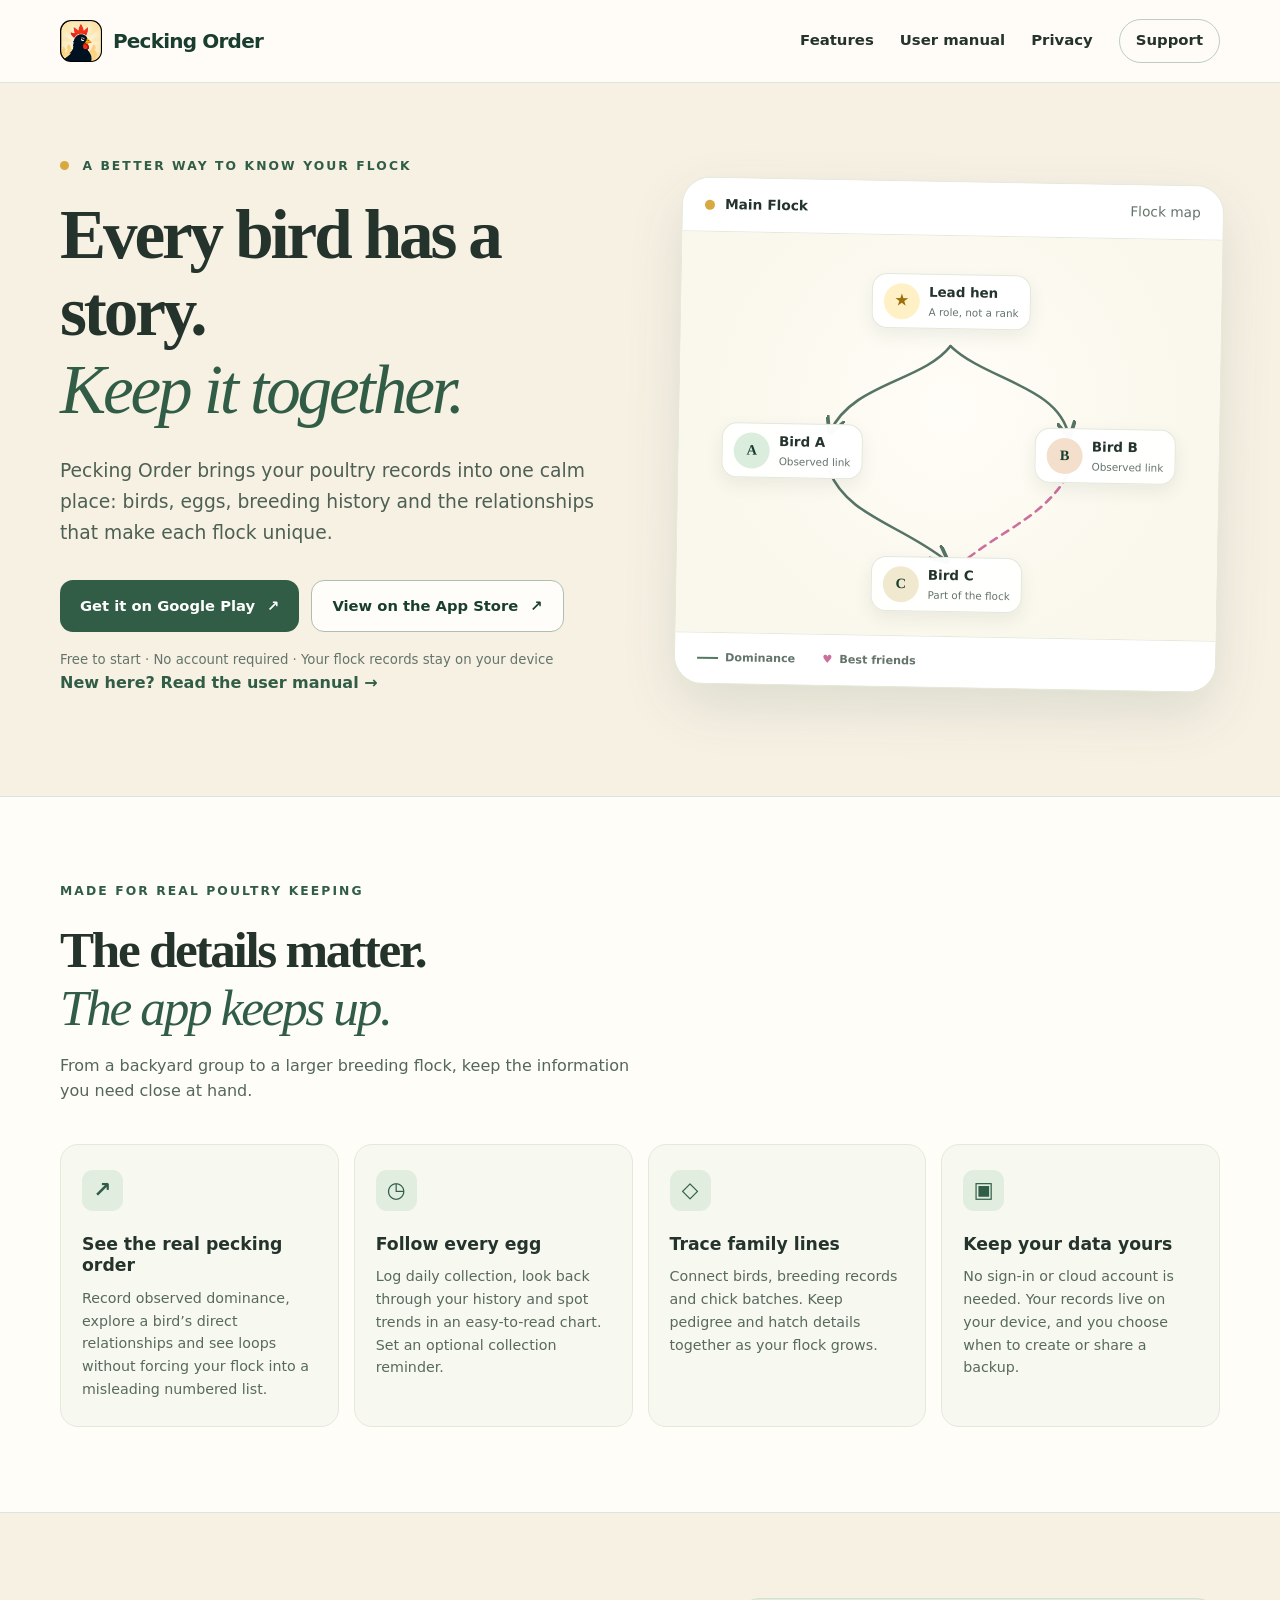
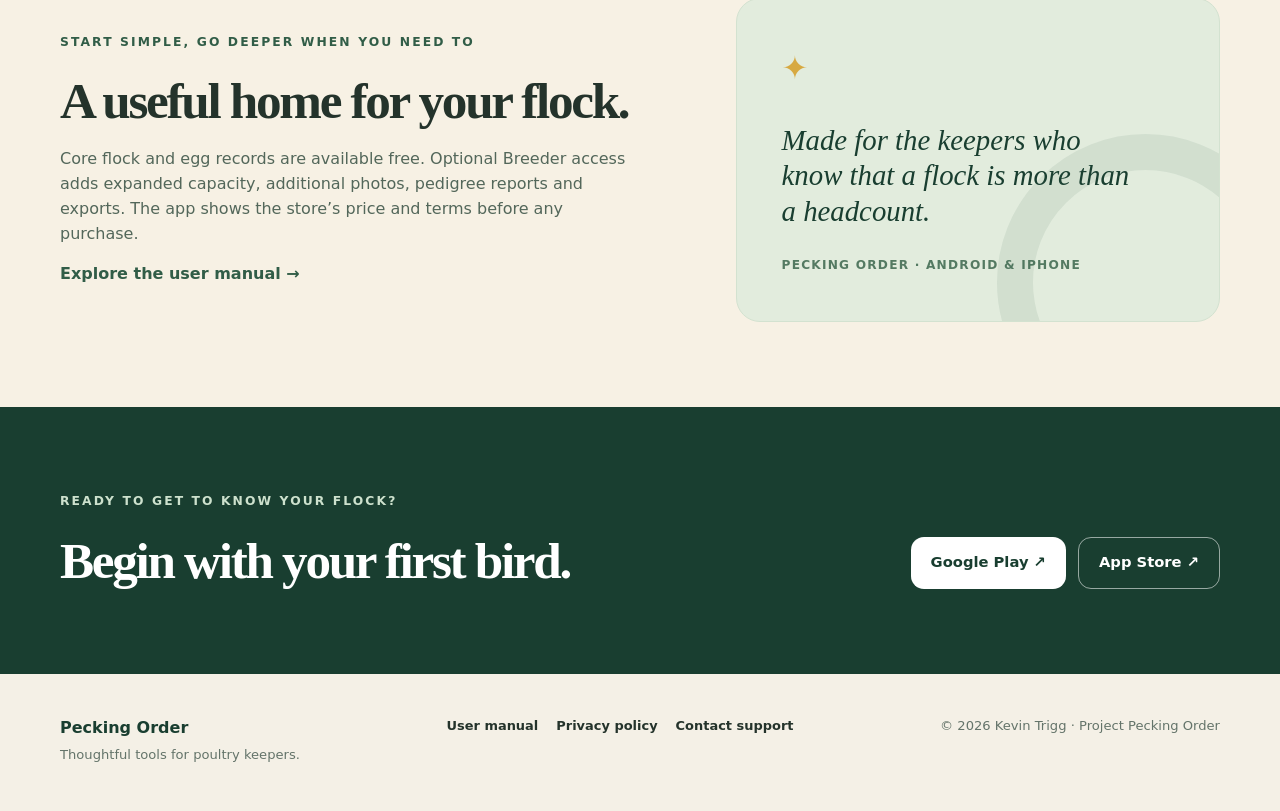
==== index.html @ e19c5400 "Deploy website on Cloudflare domain and configure support contact" ====
<!doctype html>
<html lang="en-NZ">
<head>
  <meta charset="utf-8">
  <meta name="viewport" content="width=device-width, initial-scale=1">
  <meta name="theme-color" content="#315d47">
  <meta name="description" content="Pecking Order helps poultry keepers record birds, eggs, breeding history and real flock relationships. Available for Android and iPhone.">
  <title>Pecking Order — Know your flock</title>
  <link rel="canonical" href="https://projectpeckingorder.github.io/">
  <link rel="icon" type="image/png" href="assets/pecking-order-icon.png">
  <link rel="stylesheet" href="styles.css">
</head>
<body>
  <a class="skip-link" href="#main">Skip to content</a>
  <header class="site-header">
    <div class="shell header-inner">
      <a class="brand" href="index.html" aria-label="Pecking Order home"><img src="assets/pecking-order-icon.png" alt="" width="42" height="42"><span>Pecking Order</span></a>
      <nav aria-label="Main navigation"><a href="#features">Features</a><a href="user-manual.html">User manual</a><a href="privacy-policy.html">Privacy</a><a class="nav-contact" href="mailto:support@projectpeckingorder.com">Support</a></nav>
    </div>
  </header>

  <main id="main">
    <section class="hero shell" aria-labelledby="hero-title">
      <div class="hero-copy">
        <p class="eyebrow"><span class="eyebrow-mark" aria-hidden="true"></span> A better way to know your flock</p>
        <h1 id="hero-title">Every bird has a story.<br><em>Keep it together.</em></h1>
        <p class="hero-intro">Pecking Order brings your poultry records into one calm place: birds, eggs, breeding history and the relationships that make each flock unique.</p>
        <div class="actions"><a class="button button-primary" href="https://play.google.com/store/apps/details?id=com.projectpeckingorder.app">Get it on Google Play <span aria-hidden="true">↗</span></a><a class="button button-outline" href="https://apps.apple.com/app/id6800642186">View on the App Store <span aria-hidden="true">↗</span></a></div>
        <p class="hero-note">Free to start · No account required · Your flock records stay on your device</p>
        <p><a class="text-link" href="user-manual.html">New here? Read the user manual <span aria-hidden="true">→</span></a></p>
      </div>
      <div class="hero-art" role="img" aria-label="Illustration of a flock relationship map with four birds, dominance arrows and a best-friend connection">
        <div class="map-header"><span class="map-dot"></span> Main Flock <span class="map-status">Flock map</span></div>
        <div class="map-canvas">
          <svg class="map-lines" viewBox="0 0 500 400" preserveAspectRatio="none" aria-hidden="true"><defs><marker id="arrow" markerWidth="7" markerHeight="7" refX="6" refY="3.5" orient="auto"><path d="M0 0 L7 3.5 L0 7" fill="none" stroke="#557466" stroke-width="1.4"/></marker></defs><path d="M250 110 C225 146 159 149 140 198" marker-end="url(#arrow)"/><path d="M250 110 C284 144 351 148 361 198" marker-end="url(#arrow)"/><path d="M140 237 C156 281 208 290 250 325" marker-end="url(#arrow)"/><path class="friend-line" d="M360 238 C339 278 306 290 267 324"/></svg>
          <div class="bird-card bird-lead"><span class="bird-avatar gold">★</span><span><strong>Lead hen</strong><small>A role, not a rank</small></span></div>
          <div class="bird-card bird-left"><span class="bird-avatar sage">A</span><span><strong>Bird A</strong><small>Observed link</small></span></div>
          <div class="bird-card bird-right"><span class="bird-avatar terra">B</span><span><strong>Bird B</strong><small>Observed link</small></span></div>
          <div class="bird-card bird-bottom"><span class="bird-avatar cream">C</span><span><strong>Bird C</strong><small>Part of the flock</small></span></div>
        </div>
        <div class="map-footer"><span><i class="key-line"></i> Dominance</span><span><i class="key-heart">♥</i> Best friends</span></div>
      </div>
    </section>

    <section class="section feature-section" id="features" aria-labelledby="features-title"><div class="shell">
      <div class="section-heading"><p class="eyebrow">Made for real poultry keeping</p><h2 id="features-title">The details matter.<br><em>The app keeps up.</em></h2><p>From a backyard group to a larger breeding flock, keep the information you need close at hand.</p></div>
      <div class="feature-grid">
        <article class="feature-card"><span class="feature-icon" aria-hidden="true">↗</span><h3>See the real pecking order</h3><p>Record observed dominance, explore a bird’s direct relationships and see loops without forcing your flock into a misleading numbered list.</p></article>
        <article class="feature-card"><span class="feature-icon" aria-hidden="true">◷</span><h3>Follow every egg</h3><p>Log daily collection, look back through your history and spot trends in an easy-to-read chart. Set an optional collection reminder.</p></article>
        <article class="feature-card"><span class="feature-icon" aria-hidden="true">◇</span><h3>Trace family lines</h3><p>Connect birds, breeding records and chick batches. Keep pedigree and hatch details together as your flock grows.</p></article>
        <article class="feature-card"><span class="feature-icon" aria-hidden="true">▣</span><h3>Keep your data yours</h3><p>No sign-in or cloud account is needed. Your records live on your device, and you choose when to create or share a backup.</p></article>
      </div>
    </div></section>

    <section class="section closer shell" aria-labelledby="closer-title"><div class="closer-copy"><p class="eyebrow">Start simple, go deeper when you need to</p><h2 id="closer-title">A useful home for your flock.</h2><p>Core flock and egg records are available free. Optional Breeder access adds expanded capacity, additional photos, pedigree reports and exports. The app shows the store’s price and terms before any purchase.</p><a class="text-link" href="user-manual.html">Explore the user manual <span aria-hidden="true">→</span></a></div><div class="closer-card"><span class="closer-symbol" aria-hidden="true">✦</span><p>Made for the keepers who know that a flock is more than a headcount.</p><span class="closer-caption">Pecking Order · Android &amp; iPhone</span></div></section>

    <section class="section cta-band"><div class="shell cta-inner"><div><p class="eyebrow">Ready to get to know your flock?</p><h2>Begin with your first bird.</h2></div><div class="actions"><a class="button button-light" href="https://play.google.com/store/apps/details?id=com.projectpeckingorder.app">Google Play ↗</a><a class="button button-ghost" href="https://apps.apple.com/app/id6800642186">App Store ↗</a></div></div></section>
  </main>

  <footer class="site-footer"><div class="shell footer-inner"><div><strong>Pecking Order</strong><p>Thoughtful tools for poultry keepers.</p></div><nav aria-label="Footer navigation"><a href="user-manual.html">User manual</a><a href="privacy-policy.html">Privacy policy</a><a href="mailto:support@projectpeckingorder.com">Contact support</a></nav><small>© 2026 Kevin Trigg · Project Pecking Order</small></div></footer>
</body>
</html>
---- styles.css ----
:root{--forest:#315d47;--forest-dark:#193e30;--leaf:#547a62;--cream:#f7f1e4;--paper:#fffdf8;--ink:#24332b;--muted:#64746a;--line:#dce5db;--gold:#d7a941;--pink:#cc6f9d}
*{box-sizing:border-box}html{scroll-behavior:smooth}body{margin:0;background:var(--cream);color:var(--ink);font:16px/1.55 system-ui,-apple-system,BlinkMacSystemFont,"Segoe UI",sans-serif}a{color:inherit}a:focus-visible{outline:3px solid var(--gold);outline-offset:4px}.shell{width:min(1160px,calc(100% - 48px));margin-inline:auto}.skip-link{position:absolute;left:16px;top:-80px;z-index:10;padding:10px 16px;background:#fff}.skip-link:focus{top:12px}
.site-header{position:relative;z-index:2;background:rgba(255,253,248,.96);border-bottom:1px solid var(--line)}.header-inner{min-height:82px;display:flex;justify-content:space-between;align-items:center;gap:28px}.brand{display:inline-flex;align-items:center;gap:11px;text-decoration:none;color:var(--forest-dark);font-weight:800;letter-spacing:-.04em;font-size:1.25rem;white-space:nowrap}.brand img{border-radius:11px;object-fit:cover}.site-header nav,.site-footer nav{display:flex;align-items:center;gap:26px;flex-wrap:wrap}.site-header nav a,.site-footer nav a{font-size:.93rem;font-weight:600;text-decoration:none}.site-header nav a:hover,.site-footer nav a:hover,.text-link:hover{text-decoration:underline;text-underline-offset:5px}.site-header .nav-contact{padding:9px 16px;border:1px solid #bdcec0;border-radius:999px}
.hero{display:grid;grid-template-columns:1.02fr .98fr;align-items:center;gap:54px;min-height:645px;padding-block:74px 85px}.eyebrow{margin:0 0 20px;color:var(--forest);font-size:.77rem;font-weight:800;letter-spacing:.17em;text-transform:uppercase}.eyebrow-mark{display:inline-block;width:9px;height:9px;margin-right:7px;background:var(--gold);border-radius:50%}h1,h2,h3,p{margin-top:0}h1,h2{font-family:Georgia,"Times New Roman",serif;letter-spacing:-.045em;line-height:1.12}h1{font-size:clamp(3.15rem,5.4vw,5.65rem);margin-bottom:28px}h1 em,h2 em{color:var(--forest);font-weight:400}.hero-intro{max-width:550px;color:#4c6053;font-size:1.17rem;line-height:1.65}.actions{display:flex;align-items:center;gap:12px;flex-wrap:wrap;margin-top:31px}.button{display:inline-flex;align-items:center;justify-content:center;gap:12px;min-height:52px;padding:13px 20px;border-radius:13px;font-size:.92rem;font-weight:750;text-decoration:none;transition:transform .18s,background .18s,box-shadow .18s}.button:hover{transform:translateY(-2px);box-shadow:0 9px 20px rgba(25,62,48,.12)}.button-primary{background:var(--forest);color:#fff}.button-primary:hover{background:var(--forest-dark)}.button-outline{border:1px solid #adbfaf;background:#fffdf9;color:var(--forest-dark)}.hero-note{margin:18px 0 0;font-size:.83rem;color:var(--muted)}
.hero-art{overflow:hidden;background:var(--paper);border:1px solid #e5e9dc;border-radius:28px;box-shadow:0 22px 55px rgba(34,70,49,.12);transform:rotate(1deg)}.map-header,.map-footer{display:flex;align-items:center;gap:10px;background:#fff;border-bottom:1px solid #e5e9dc;padding:16px 22px;font-size:.86rem;font-weight:750}.map-dot{width:10px;height:10px;border-radius:50%;background:var(--gold)}.map-status{margin-left:auto;color:var(--muted);font-weight:500}.map-canvas{height:400px;position:relative;background:radial-gradient(circle at 50% 43%,#fffdf7,#faf7ec 68%)}.map-lines{position:absolute;inset:0;width:100%;height:100%;fill:none;stroke:#557466;stroke-width:2.5;stroke-linecap:round}.map-lines .friend-line{stroke:var(--pink);stroke-dasharray:7 6}.bird-card{position:absolute;display:flex;align-items:center;gap:9px;min-width:126px;padding:8px 11px;background:rgba(255,255,255,.97);border:1px solid #e3e8db;border-radius:15px;box-shadow:0 7px 17px rgba(47,74,49,.08)}.bird-card strong,.bird-card small{display:block;white-space:nowrap}.bird-card strong{font-size:.84rem}.bird-card small{color:var(--muted);font-size:.65rem}.bird-avatar{display:grid;place-items:center;flex:none;width:36px;height:36px;border-radius:50%;font:700 .9rem Georgia,serif;color:var(--forest-dark)}.bird-avatar.gold{background:#fff1c5;color:#9a6f0e}.bird-avatar.sage{background:#dbeddc}.bird-avatar.terra{background:#f3dfcb}.bird-avatar.cream{background:#f1e9cf}.bird-lead{left:50%;top:38px;transform:translateX(-50%)}.bird-left{left:8%;top:190px}.bird-right{right:8%;top:190px}.bird-bottom{left:50%;bottom:24px;transform:translateX(-50%)}.map-footer{border-top:1px solid #e5e9dc;border-bottom:0;gap:27px;color:var(--muted);font-size:.7rem}.map-footer span{display:inline-flex;align-items:center;gap:7px}.key-line{width:21px;height:2px;background:var(--leaf)}.key-heart{font-style:normal;color:var(--pink)}
.section{padding-block:85px}.feature-section{background:var(--paper);border-top:1px solid var(--line);border-bottom:1px solid var(--line)}.section-heading{max-width:640px;margin-bottom:40px}.section-heading h2,.closer h2,.cta-band h2{font-size:clamp(2.4rem,4vw,4rem);margin:0 0 18px}.section-heading>p:last-child,.closer-copy>p:not(.eyebrow){color:#53675a;max-width:570px}.feature-grid{display:grid;grid-template-columns:repeat(4,1fr);gap:15px}.feature-card{min-height:254px;padding:25px 21px;background:#f7f8f0;border:1px solid #e5e9da;border-radius:18px}.feature-icon{display:grid;place-items:center;width:41px;height:41px;border-radius:11px;background:#e1eddf;color:var(--forest);font-size:1.35rem;font-weight:700}.feature-card h3{font-size:1.08rem;line-height:1.25;margin:23px 0 10px}.feature-card p{color:#58695d;font-size:.89rem;line-height:1.6;margin:0}
.closer{display:grid;grid-template-columns:1fr .8fr;gap:70px;align-items:center}.closer-copy{max-width:620px}.text-link{color:var(--forest);font-weight:750;text-decoration:none}.closer-card{position:relative;overflow:hidden;min-height:288px;padding:45px;background:#e2ecdd;border:1px solid #d3e2d0;border-radius:24px}.closer-card:after{content:"";position:absolute;width:225px;height:225px;right:-75px;bottom:-110px;border:36px solid rgba(49,93,71,.09);border-radius:50%}.closer-card p{max-width:350px;margin:30px 0 23px;font:italic 1.8rem/1.22 Georgia,serif;color:var(--forest-dark)}.closer-symbol{font-size:2rem;color:var(--gold)}.closer-caption{font-size:.76rem;font-weight:750;letter-spacing:.1em;text-transform:uppercase;color:var(--leaf)}.cta-band{background:var(--forest-dark);color:#fff}.cta-inner{display:flex;align-items:end;justify-content:space-between;gap:30px}.cta-band .eyebrow{color:#cde1cd}.cta-band h2{margin:0}.cta-band .actions{margin:0}.button-light{background:#fff;color:var(--forest-dark)}.button-ghost{border:1px solid rgba(255,255,255,.55);color:#fff}.site-footer{padding:42px 0;background:#f4f0e6}.footer-inner{display:flex;justify-content:space-between;align-items:start;gap:25px;flex-wrap:wrap}.site-footer strong{color:var(--forest-dark)}.site-footer p,.site-footer small{color:var(--muted);font-size:.82rem}.site-footer p{margin:4px 0}.site-footer nav{gap:18px}.site-footer nav a{font-size:.81rem}
@media(max-width:900px){.hero{gap:26px;min-height:auto}.feature-grid{grid-template-columns:repeat(2,1fr)}.closer{gap:30px}.cta-inner{align-items:start;flex-direction:column}}@media(max-width:680px){.shell{width:min(100% - 32px,500px)}.header-inner{align-items:start;flex-direction:column;gap:12px;padding-block:16px}.site-header nav{gap:15px}.site-header nav a{font-size:.83rem}.site-header .nav-contact{padding:0;border:0}.hero{grid-template-columns:1fr;padding-block:55px 66px;gap:34px}h1{font-size:clamp(2.8rem,11vw,4rem)}.hero-intro{font-size:1.04rem}.hero-art{transform:none}.map-canvas{height:340px}.bird-card{min-width:104px;padding:6px;gap:5px}.bird-avatar{width:29px;height:29px}.bird-card small{font-size:.57rem}.bird-left{left:3%;top:160px}.bird-right{right:3%;top:160px}.bird-lead{top:26px}.bird-bottom{bottom:16px}.section{padding-block:62px}.feature-grid,.closer{grid-template-columns:1fr}.feature-card{min-height:0}.closer-card{min-height:250px}.footer-inner{flex-direction:column}}@media(max-width:390px){.site-header nav{gap:10px}.site-header nav a{font-size:.76rem}.actions .button{width:100%}.bird-card small{display:none}}@media(prefers-reduced-motion:reduce){html{scroll-behavior:auto}.button{transition:none}}
.policy-page{max-width:none;margin:0;padding:0;background:var(--cream);color:var(--ink);font-family:system-ui,-apple-system,BlinkMacSystemFont,"Segoe UI",sans-serif;line-height:1.65}.policy-page h1,.policy-page h2{color:var(--forest-dark)}.legal-shell{max-width:850px;margin:58px auto 80px;padding:44px clamp(20px,6vw,58px);background:#fff;border:1px solid var(--line);border-radius:24px;box-shadow:0 12px 35px rgba(49,93,71,.06)}.legal-shell h1{font-size:clamp(2.3rem,5vw,3.7rem);margin-bottom:8px}.legal-shell h2{margin:32px 0 11px;font-size:1.55rem}.legal-shell p{margin:0 0 16px}.legal-shell .updated{margin-bottom:28px;color:var(--muted);font-size:.85rem}.legal-shell a{color:var(--forest);font-weight:650}.policy-page .site-header nav a,.policy-page .site-footer nav a{color:var(--ink)}@media(max-width:680px){.legal-shell{width:calc(100% - 24px);margin:22px auto 50px;padding:28px 20px}.legal-shell h2{font-size:1.35rem}}
.manual-page{--bg:var(--cream);--ink:#24332b;--muted:#64746a;--line:#dce5db;--accent:var(--forest);--accent-soft:#e2ecdd;background:var(--cream);color:var(--ink)}.manual-page .site-header{padding:0;background:#fffdf8;border-color:var(--line)}.manual-page .site-header nav a{color:var(--ink)}.manual-page>header:not(.site-header){background:linear-gradient(135deg,#eef3e8,#f7f1e4);border-color:var(--line);padding:50px 18px 42px}.manual-page>header h1{font-size:clamp(2.4rem,5vw,4.4rem);font-family:Georgia,"Times New Roman",serif;color:var(--forest-dark);letter-spacing:-.045em}.manual-page main.wrap{max-width:1000px;padding-top:28px}.manual-page section{border-radius:20px;box-shadow:0 7px 22px rgba(49,93,71,.04)}.manual-page section h2{font-family:Georgia,"Times New Roman",serif;font-size:1.75rem;color:var(--forest-dark)}.manual-page a{color:var(--forest)}.manual-page .toc{background:#e8f0e5}.manual-page th,.manual-page code{background:#e8f0e5}.manual-page footer{background:#f4f0e6}
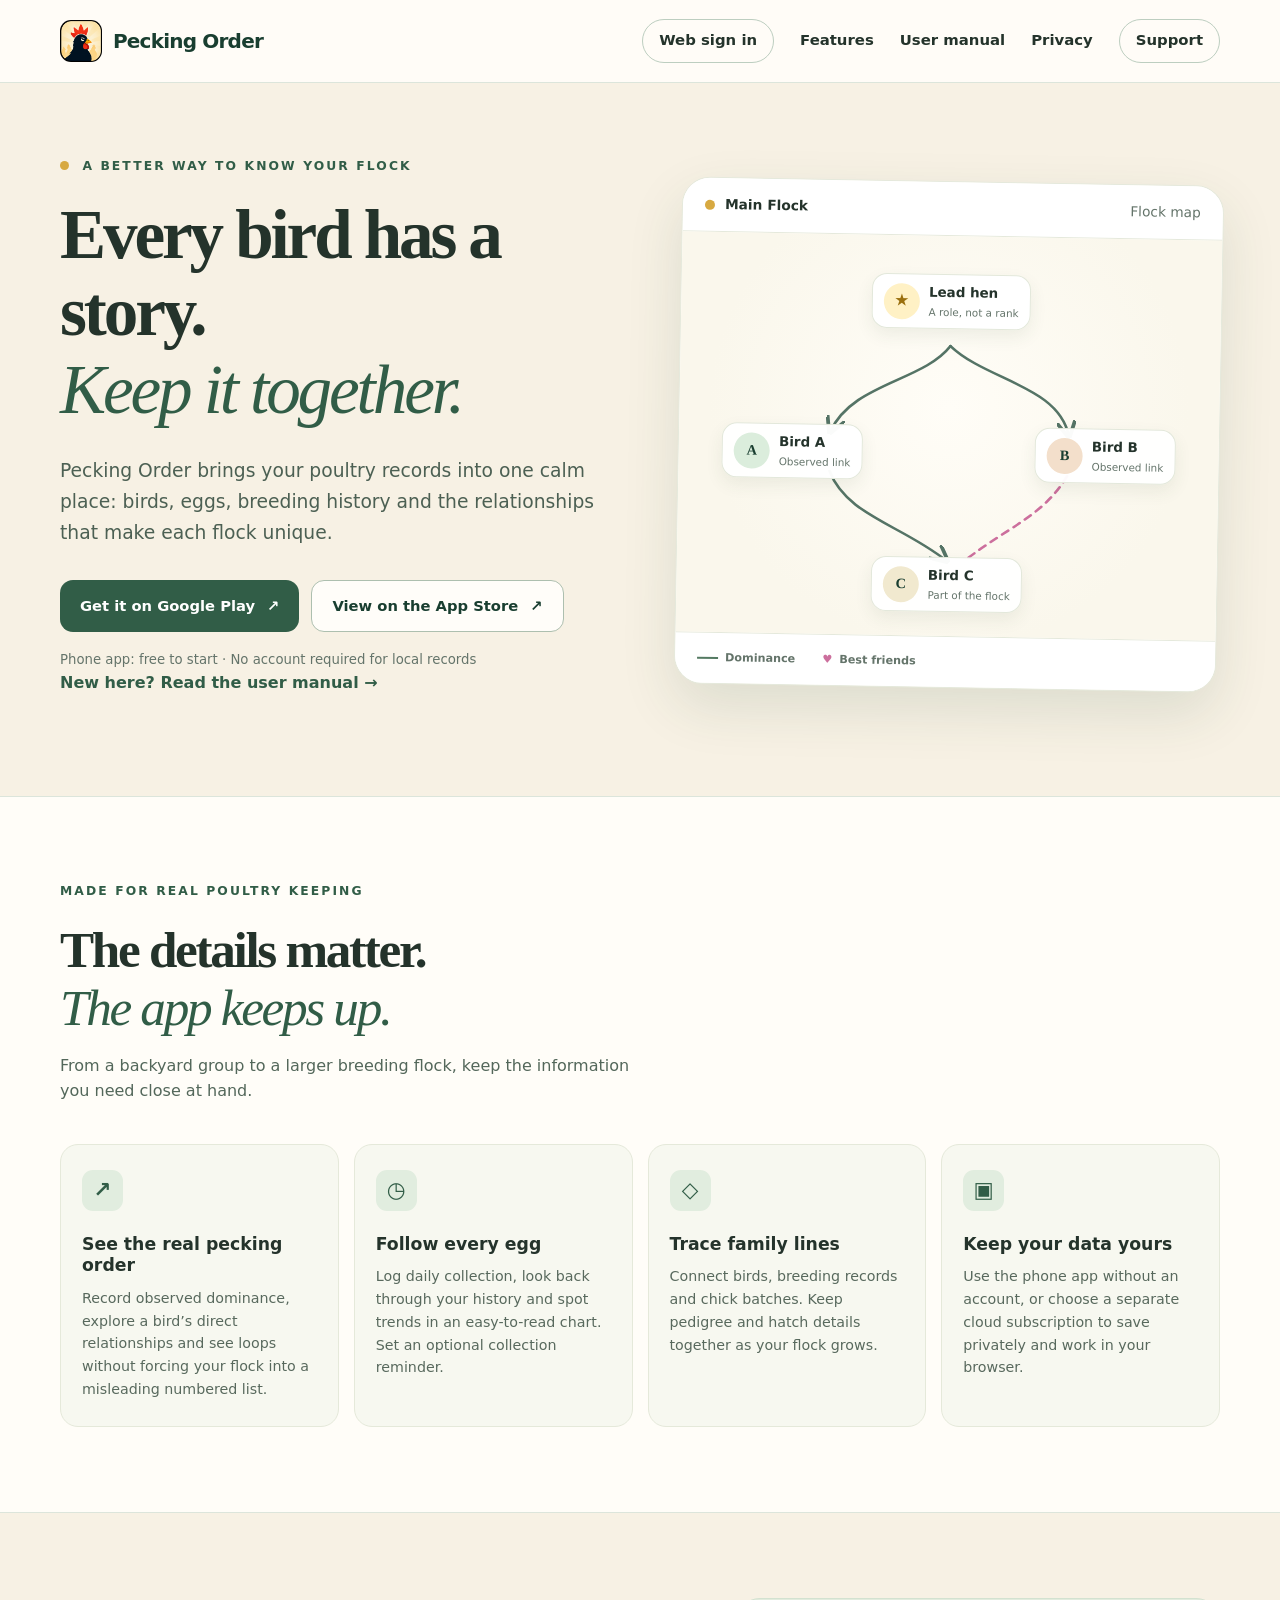
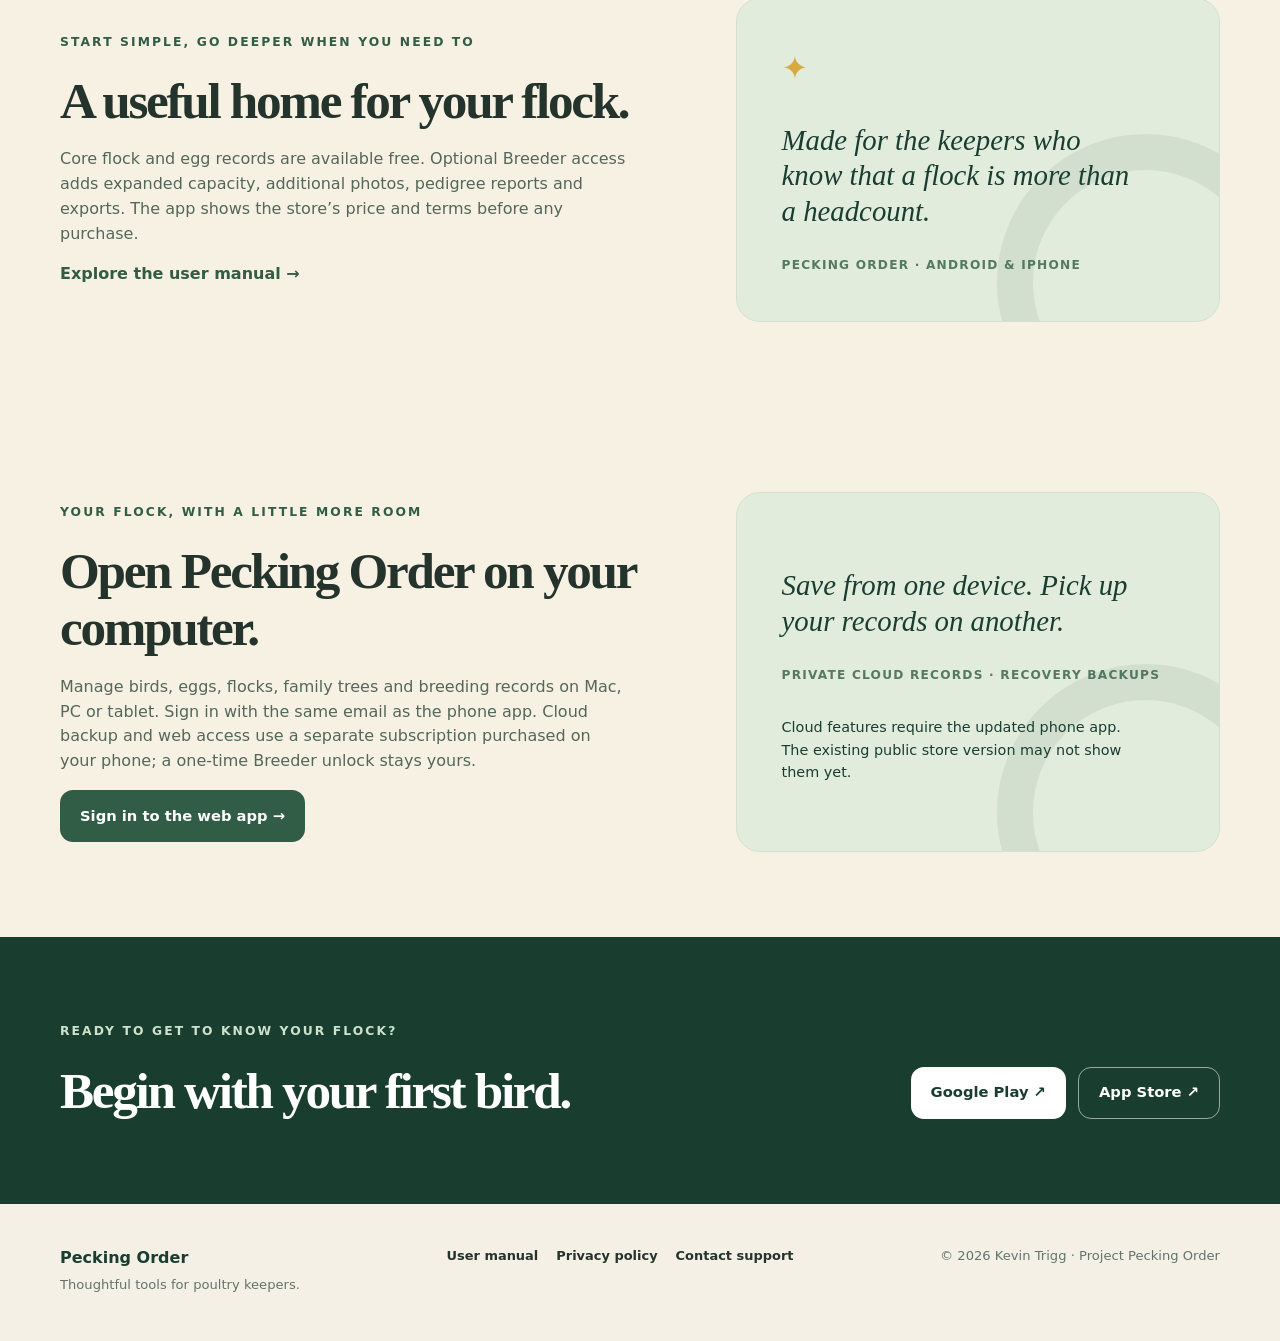
==== commit da5af7c0: "Add web app entry point and cloud subscription guidance" ====
--- a/index.html
+++ b/index.html
@@ -6,7 +6,7 @@
   <meta name="theme-color" content="#315d47">
   <meta name="description" content="Pecking Order helps poultry keepers record birds, eggs, breeding history and real flock relationships. Available for Android and iPhone.">
   <title>Pecking Order — Know your flock</title>
-  <link rel="canonical" href="https://projectpeckingorder.github.io/">
+  <link rel="canonical" href="https://projectpeckingorder.com/">
   <link rel="icon" type="image/png" href="assets/pecking-order-icon.png">
   <link rel="stylesheet" href="styles.css">
 </head>
@@ -15,7 +15,7 @@
   <header class="site-header">
     <div class="shell header-inner">
       <a class="brand" href="index.html" aria-label="Pecking Order home"><img src="assets/pecking-order-icon.png" alt="" width="42" height="42"><span>Pecking Order</span></a>
-      <nav aria-label="Main navigation"><a href="#features">Features</a><a href="user-manual.html">User manual</a><a href="privacy-policy.html">Privacy</a><a class="nav-contact" href="mailto:support@projectpeckingorder.com">Support</a></nav>
+      <nav aria-label="Main navigation"><a class="nav-contact" href="https://app.projectpeckingorder.com">Web sign in</a><a href="#features">Features</a><a href="user-manual.html">User manual</a><a href="privacy-policy.html">Privacy</a><a class="nav-contact" href="mailto:support@projectpeckingorder.com">Support</a></nav>
     </div>
   </header>
 
@@ -26,7 +26,7 @@
         <h1 id="hero-title">Every bird has a story.<br><em>Keep it together.</em></h1>
         <p class="hero-intro">Pecking Order brings your poultry records into one calm place: birds, eggs, breeding history and the relationships that make each flock unique.</p>
         <div class="actions"><a class="button button-primary" href="https://play.google.com/store/apps/details?id=com.projectpeckingorder.app">Get it on Google Play <span aria-hidden="true">↗</span></a><a class="button button-outline" href="https://apps.apple.com/app/id6800642186">View on the App Store <span aria-hidden="true">↗</span></a></div>
-        <p class="hero-note">Free to start · No account required · Your flock records stay on your device</p>
+        <p class="hero-note">Phone app: free to start · No account required for local records</p>
         <p><a class="text-link" href="user-manual.html">New here? Read the user manual <span aria-hidden="true">→</span></a></p>
       </div>
       <div class="hero-art" role="img" aria-label="Illustration of a flock relationship map with four birds, dominance arrows and a best-friend connection">
@@ -48,12 +48,13 @@
         <article class="feature-card"><span class="feature-icon" aria-hidden="true">↗</span><h3>See the real pecking order</h3><p>Record observed dominance, explore a bird’s direct relationships and see loops without forcing your flock into a misleading numbered list.</p></article>
         <article class="feature-card"><span class="feature-icon" aria-hidden="true">◷</span><h3>Follow every egg</h3><p>Log daily collection, look back through your history and spot trends in an easy-to-read chart. Set an optional collection reminder.</p></article>
         <article class="feature-card"><span class="feature-icon" aria-hidden="true">◇</span><h3>Trace family lines</h3><p>Connect birds, breeding records and chick batches. Keep pedigree and hatch details together as your flock grows.</p></article>
-        <article class="feature-card"><span class="feature-icon" aria-hidden="true">▣</span><h3>Keep your data yours</h3><p>No sign-in or cloud account is needed. Your records live on your device, and you choose when to create or share a backup.</p></article>
+        <article class="feature-card"><span class="feature-icon" aria-hidden="true">▣</span><h3>Keep your data yours</h3><p>Use the phone app without an account, or choose a separate cloud subscription to save privately and work in your browser.</p></article>
       </div>
     </div></section>
 
     <section class="section closer shell" aria-labelledby="closer-title"><div class="closer-copy"><p class="eyebrow">Start simple, go deeper when you need to</p><h2 id="closer-title">A useful home for your flock.</h2><p>Core flock and egg records are available free. Optional Breeder access adds expanded capacity, additional photos, pedigree reports and exports. The app shows the store’s price and terms before any purchase.</p><a class="text-link" href="user-manual.html">Explore the user manual <span aria-hidden="true">→</span></a></div><div class="closer-card"><span class="closer-symbol" aria-hidden="true">✦</span><p>Made for the keepers who know that a flock is more than a headcount.</p><span class="closer-caption">Pecking Order · Android &amp; iPhone</span></div></section>
 
+    <section class="section closer shell" id="web"><div class="closer-copy"><p class="eyebrow">Your flock, with a little more room</p><h2>Open Pecking Order on your computer.</h2><p>Manage birds, eggs, flocks, family trees and breeding records on Mac, PC or tablet. Sign in with the same email as the phone app. Cloud backup and web access use a separate subscription purchased on your phone; a one-time Breeder unlock stays yours.</p><a class="button button-primary" href="https://app.projectpeckingorder.com">Sign in to the web app →</a></div><div class="closer-card"><p>Save from one device. Pick up your records on another.</p><span class="closer-caption">Private cloud records · Recovery backups</span><p style="font:inherit;font-size:.9rem">Cloud features require the updated phone app. The existing public store version may not show them yet.</p></div></section>
     <section class="section cta-band"><div class="shell cta-inner"><div><p class="eyebrow">Ready to get to know your flock?</p><h2>Begin with your first bird.</h2></div><div class="actions"><a class="button button-light" href="https://play.google.com/store/apps/details?id=com.projectpeckingorder.app">Google Play ↗</a><a class="button button-ghost" href="https://apps.apple.com/app/id6800642186">App Store ↗</a></div></div></section>
   </main>
 
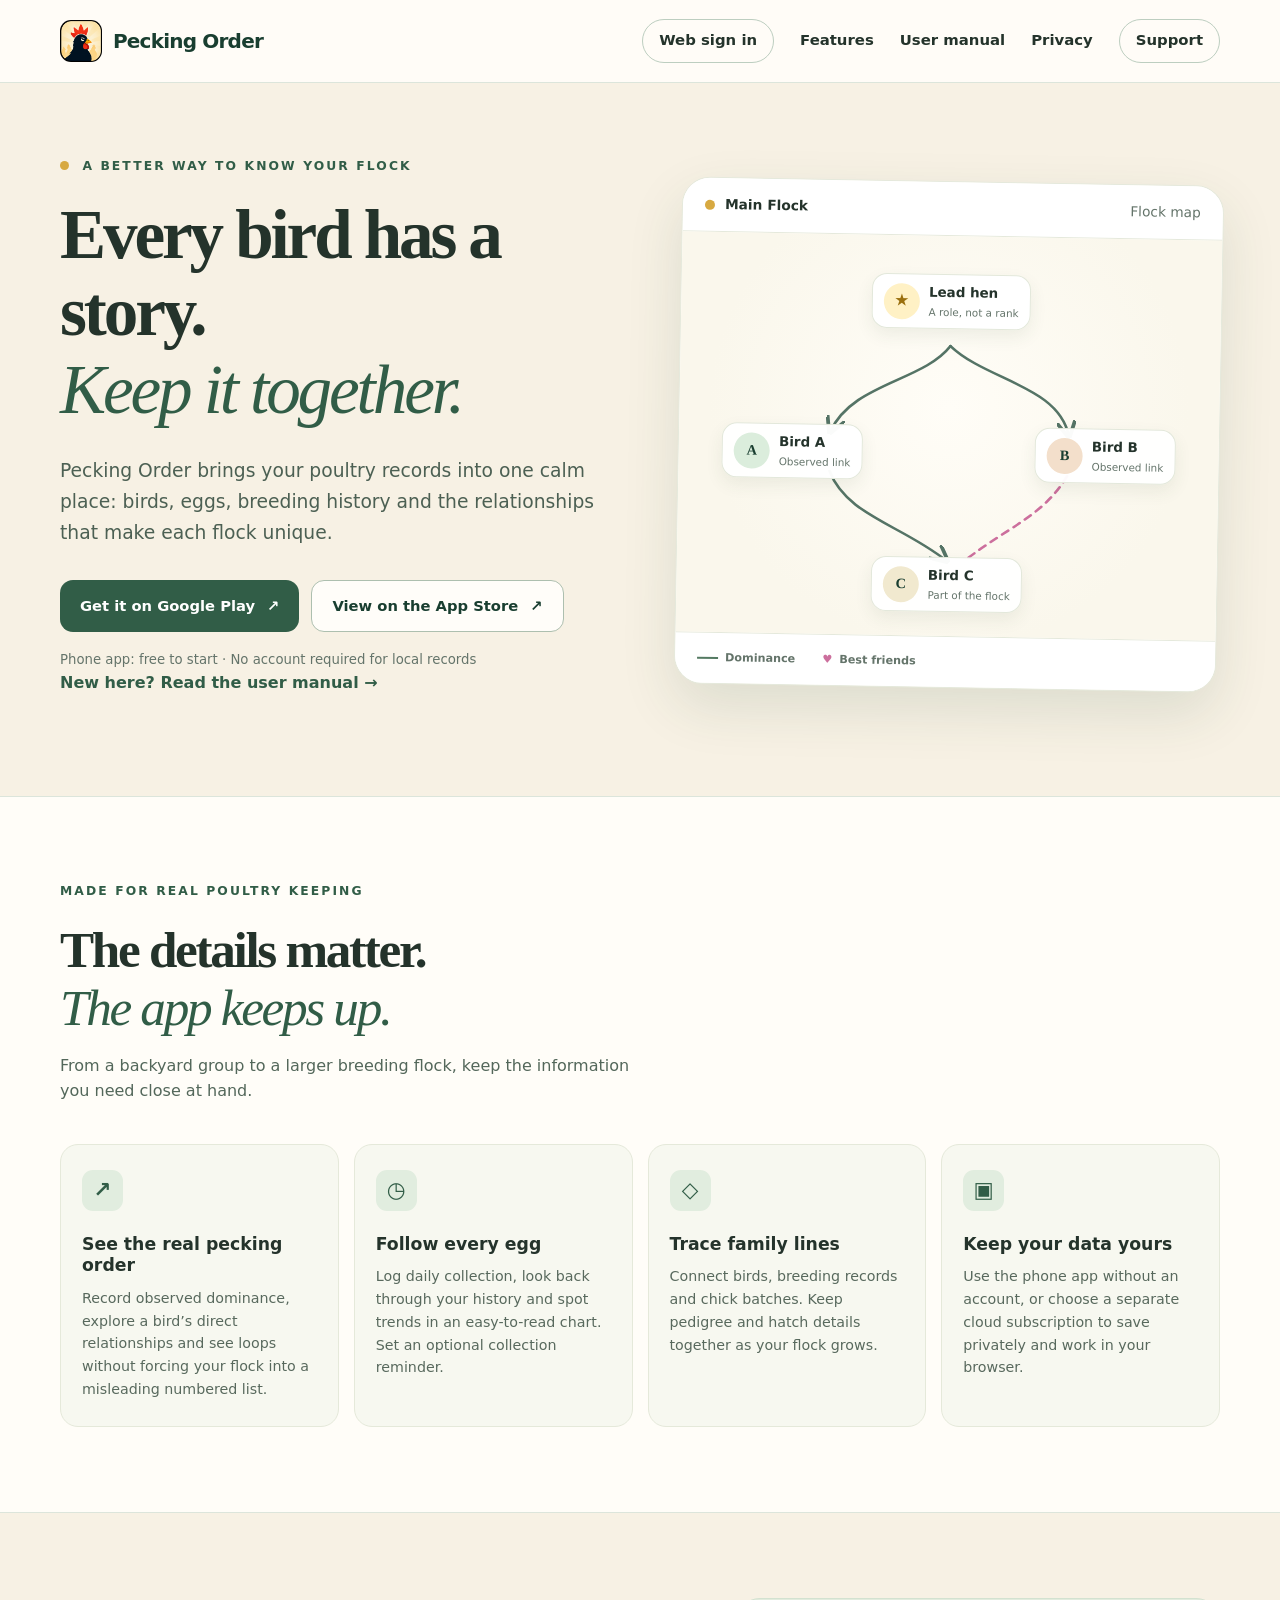
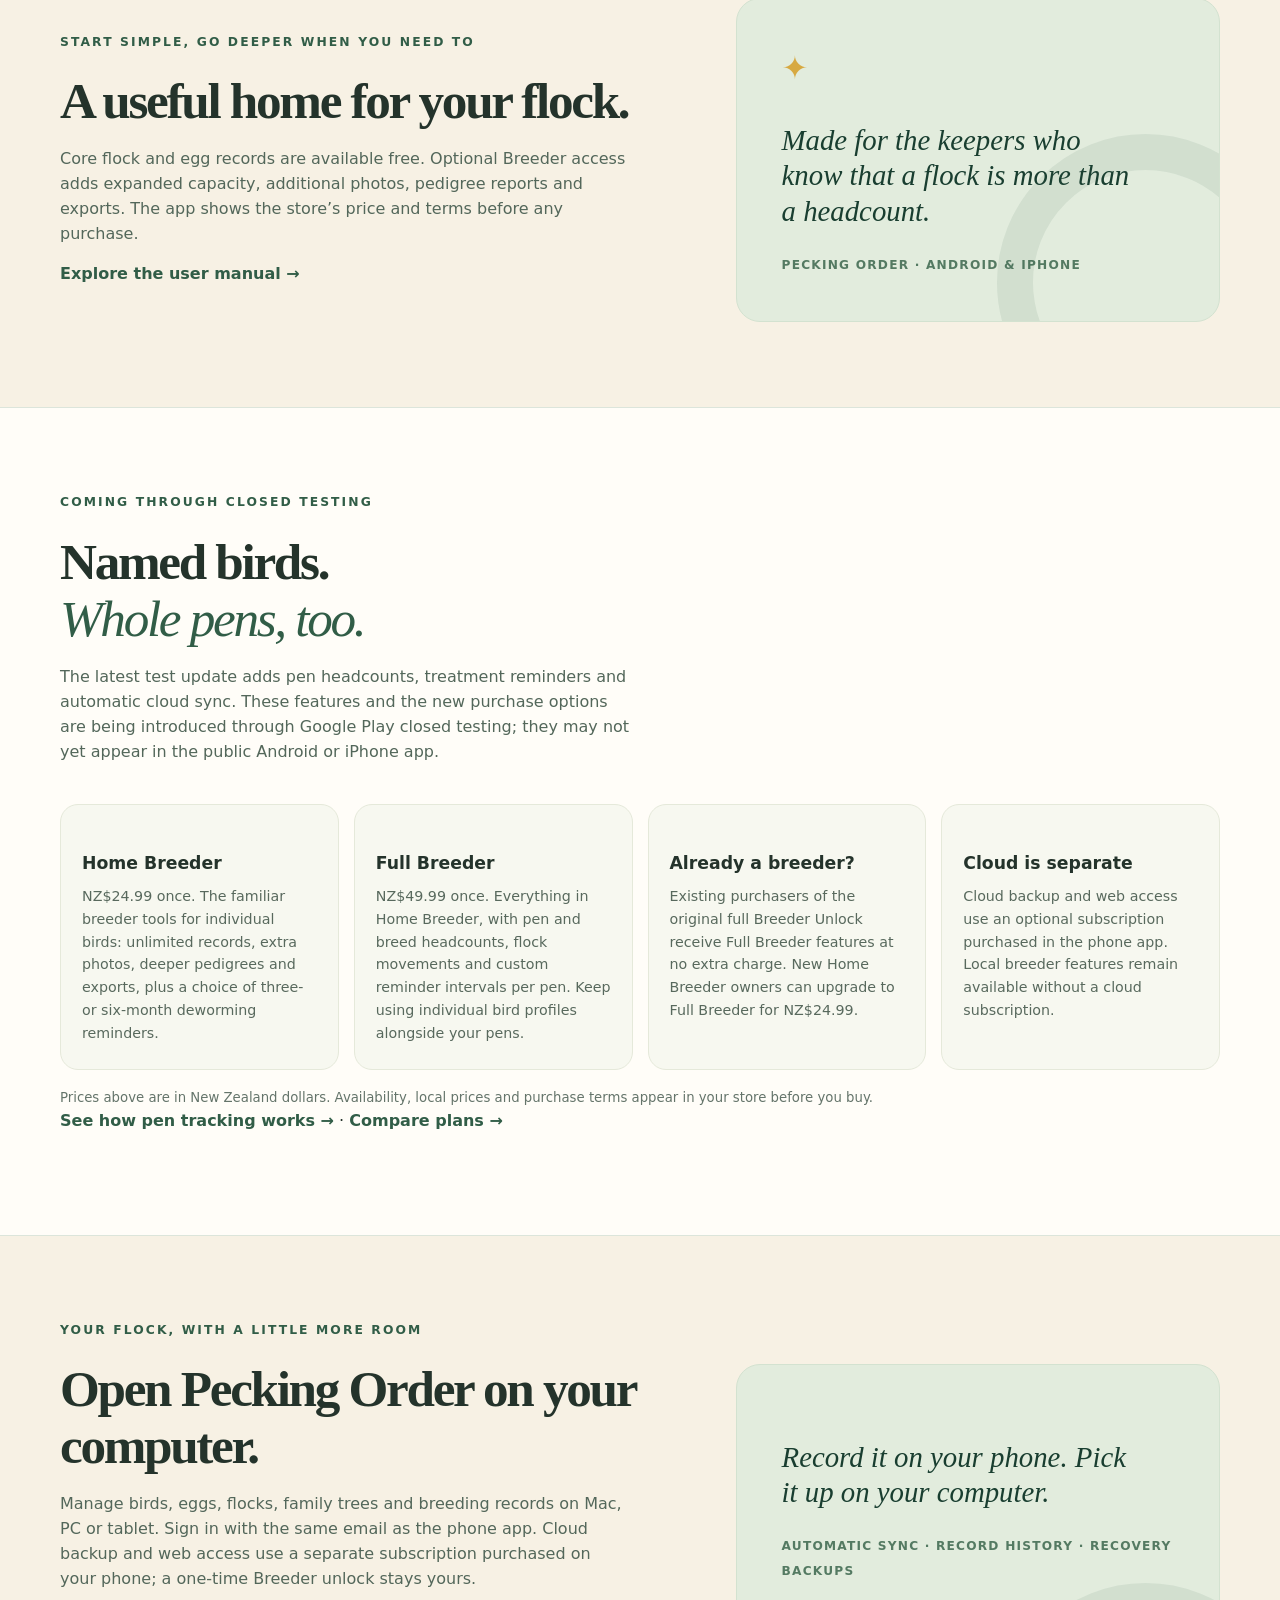
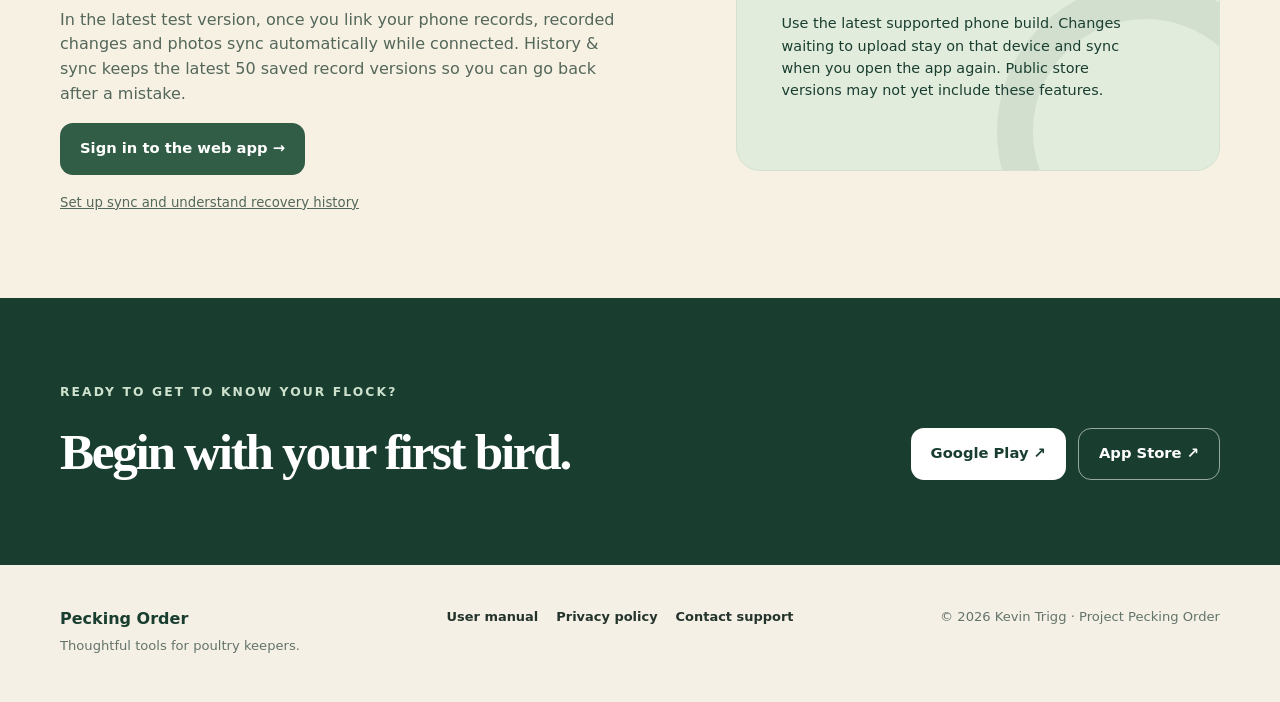
==== commit f830909c: "Document breeder tiers, pen tracking and automatic cloud sync" ====
--- a/index.html
+++ b/index.html
@@ -54,7 +54,19 @@
 
     <section class="section closer shell" aria-labelledby="closer-title"><div class="closer-copy"><p class="eyebrow">Start simple, go deeper when you need to</p><h2 id="closer-title">A useful home for your flock.</h2><p>Core flock and egg records are available free. Optional Breeder access adds expanded capacity, additional photos, pedigree reports and exports. The app shows the store’s price and terms before any purchase.</p><a class="text-link" href="user-manual.html">Explore the user manual <span aria-hidden="true">→</span></a></div><div class="closer-card"><span class="closer-symbol" aria-hidden="true">✦</span><p>Made for the keepers who know that a flock is more than a headcount.</p><span class="closer-caption">Pecking Order · Android &amp; iPhone</span></div></section>
 
-    <section class="section closer shell" id="web"><div class="closer-copy"><p class="eyebrow">Your flock, with a little more room</p><h2>Open Pecking Order on your computer.</h2><p>Manage birds, eggs, flocks, family trees and breeding records on Mac, PC or tablet. Sign in with the same email as the phone app. Cloud backup and web access use a separate subscription purchased on your phone; a one-time Breeder unlock stays yours.</p><a class="button button-primary" href="https://app.projectpeckingorder.com">Sign in to the web app →</a></div><div class="closer-card"><p>Save from one device. Pick up your records on another.</p><span class="closer-caption">Private cloud records · Recovery backups</span><p style="font:inherit;font-size:.9rem">Cloud features require the updated phone app. The existing public store version may not show them yet.</p></div></section>
+    <section class="section feature-section" id="testing" aria-labelledby="testing-title"><div class="shell">
+      <div class="section-heading"><p class="eyebrow">Coming through closed testing</p><h2 id="testing-title">Named birds.<br><em>Whole pens, too.</em></h2><p>The latest test update adds pen headcounts, treatment reminders and automatic cloud sync. These features and the new purchase options are being introduced through Google Play closed testing; they may not yet appear in the public Android or iPhone app.</p></div>
+      <div class="feature-grid">
+        <article class="feature-card"><h3>Home Breeder</h3><p>NZ$24.99 once. The familiar breeder tools for individual birds: unlimited records, extra photos, deeper pedigrees and exports, plus a choice of three- or six-month deworming reminders.</p></article>
+        <article class="feature-card"><h3>Full Breeder</h3><p>NZ$49.99 once. Everything in Home Breeder, with pen and breed headcounts, flock movements and custom reminder intervals per pen. Keep using individual bird profiles alongside your pens.</p></article>
+        <article class="feature-card"><h3>Already a breeder?</h3><p>Existing purchasers of the original full Breeder Unlock receive Full Breeder features at no extra charge. New Home Breeder owners can upgrade to Full Breeder for NZ$24.99.</p></article>
+        <article class="feature-card"><h3>Cloud is separate</h3><p>Cloud backup and web access use an optional subscription purchased in the phone app. Local breeder features remain available without a cloud subscription.</p></article>
+      </div>
+      <p class="hero-note">Prices above are in New Zealand dollars. Availability, local prices and purchase terms appear in your store before you buy.</p>
+      <p><a class="text-link" href="user-manual.html#groups">See how pen tracking works →</a> · <a class="text-link" href="user-manual.html#plans-purchases">Compare plans →</a></p>
+    </div></section>
+
+    <section class="section closer shell" id="web"><div class="closer-copy"><p class="eyebrow">Your flock, with a little more room</p><h2>Open Pecking Order on your computer.</h2><p>Manage birds, eggs, flocks, family trees and breeding records on Mac, PC or tablet. Sign in with the same email as the phone app. Cloud backup and web access use a separate subscription purchased on your phone; a one-time Breeder unlock stays yours.</p><p>In the latest test version, once you link your phone records, recorded changes and photos sync automatically while connected. History &amp; sync keeps the latest 50 saved record versions so you can go back after a mistake.</p><a class="button button-primary" href="https://app.projectpeckingorder.com">Sign in to the web app →</a><p class="hero-note"><a href="user-manual.html#cloud-sync">Set up sync and understand recovery history</a></p></div><div class="closer-card"><p>Record it on your phone. Pick it up on your computer.</p><span class="closer-caption">Automatic sync · Record history · Recovery backups</span><p style="font:inherit;font-size:.9rem">Use the latest supported phone build. Changes waiting to upload stay on that device and sync when you open the app again. Public store versions may not yet include these features.</p></div></section>
     <section class="section cta-band"><div class="shell cta-inner"><div><p class="eyebrow">Ready to get to know your flock?</p><h2>Begin with your first bird.</h2></div><div class="actions"><a class="button button-light" href="https://play.google.com/store/apps/details?id=com.projectpeckingorder.app">Google Play ↗</a><a class="button button-ghost" href="https://apps.apple.com/app/id6800642186">App Store ↗</a></div></div></section>
   </main>
 
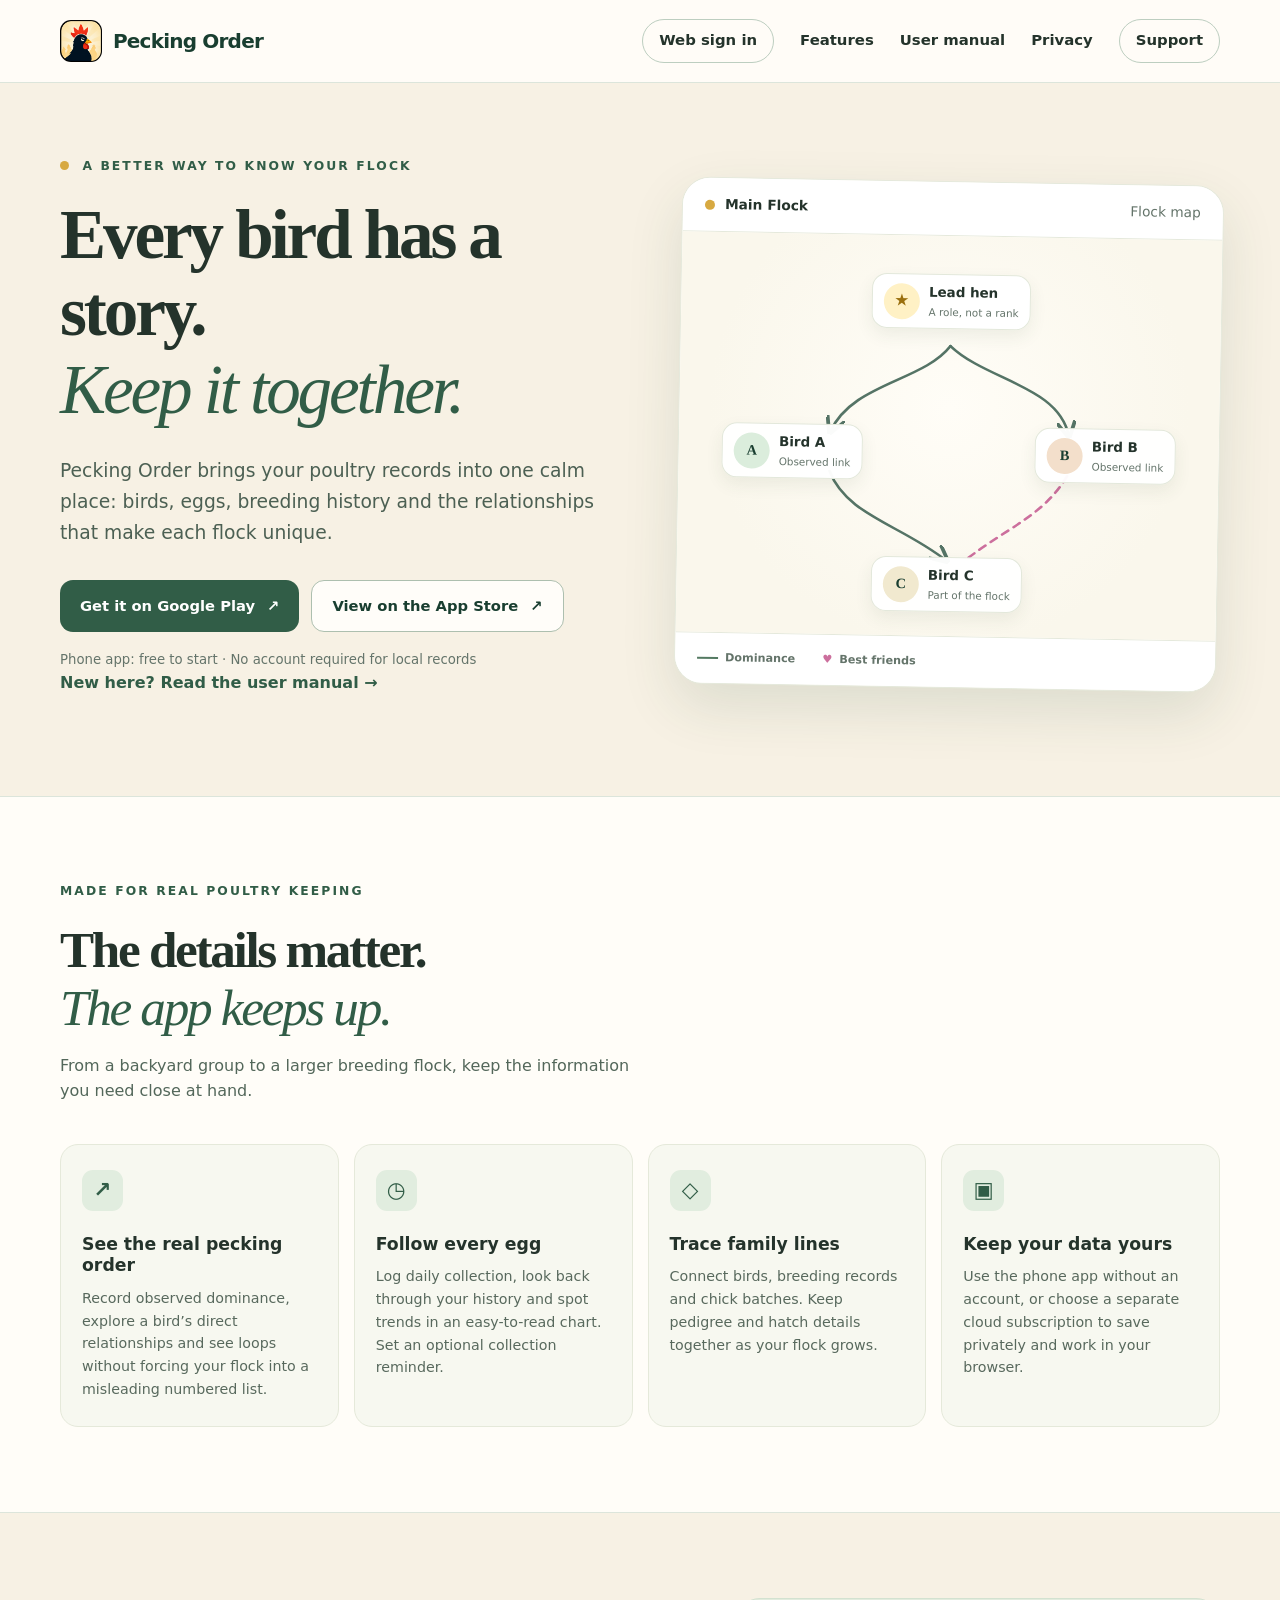
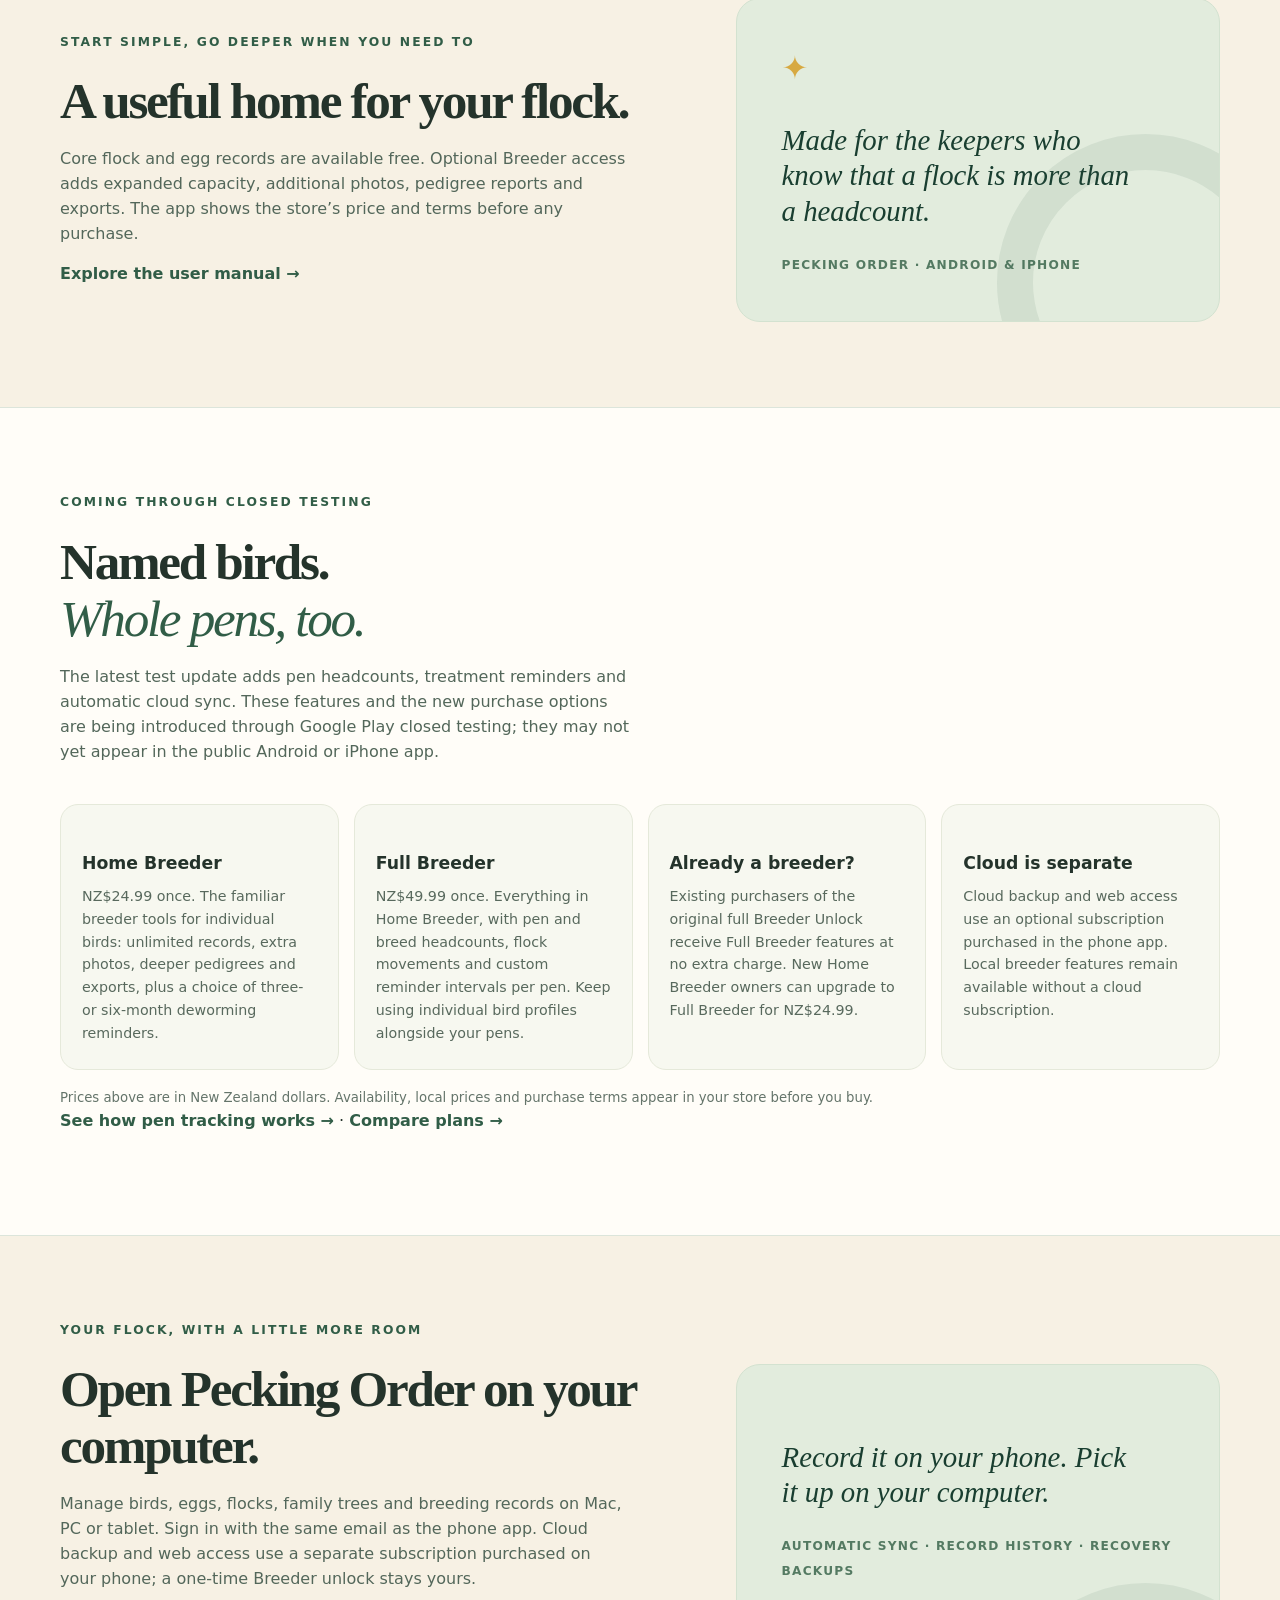
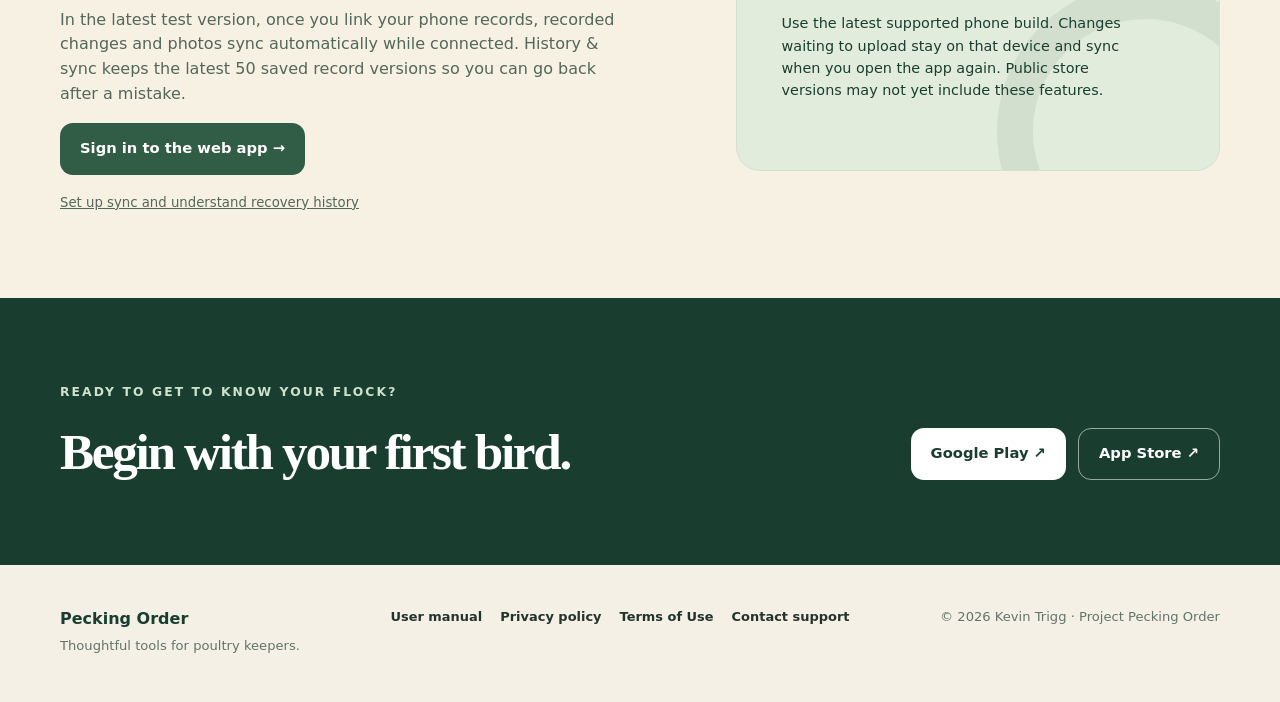
==== commit ba9d55fb: "Publish subscription terms and update privacy disclosures" ====
--- a/index.html
+++ b/index.html
@@ -70,6 +70,6 @@
     <section class="section cta-band"><div class="shell cta-inner"><div><p class="eyebrow">Ready to get to know your flock?</p><h2>Begin with your first bird.</h2></div><div class="actions"><a class="button button-light" href="https://play.google.com/store/apps/details?id=com.projectpeckingorder.app">Google Play ↗</a><a class="button button-ghost" href="https://apps.apple.com/app/id6800642186">App Store ↗</a></div></div></section>
   </main>
 
-  <footer class="site-footer"><div class="shell footer-inner"><div><strong>Pecking Order</strong><p>Thoughtful tools for poultry keepers.</p></div><nav aria-label="Footer navigation"><a href="user-manual.html">User manual</a><a href="privacy-policy.html">Privacy policy</a><a href="mailto:support@projectpeckingorder.com">Contact support</a></nav><small>© 2026 Kevin Trigg · Project Pecking Order</small></div></footer>
+  <footer class="site-footer"><div class="shell footer-inner"><div><strong>Pecking Order</strong><p>Thoughtful tools for poultry keepers.</p></div><nav aria-label="Footer navigation"><a href="user-manual.html">User manual</a><a href="privacy-policy.html">Privacy policy</a><a href="terms-of-use.html">Terms of Use</a><a href="mailto:support@projectpeckingorder.com">Contact support</a></nav><small>© 2026 Kevin Trigg · Project Pecking Order</small></div></footer>
 </body>
 </html>
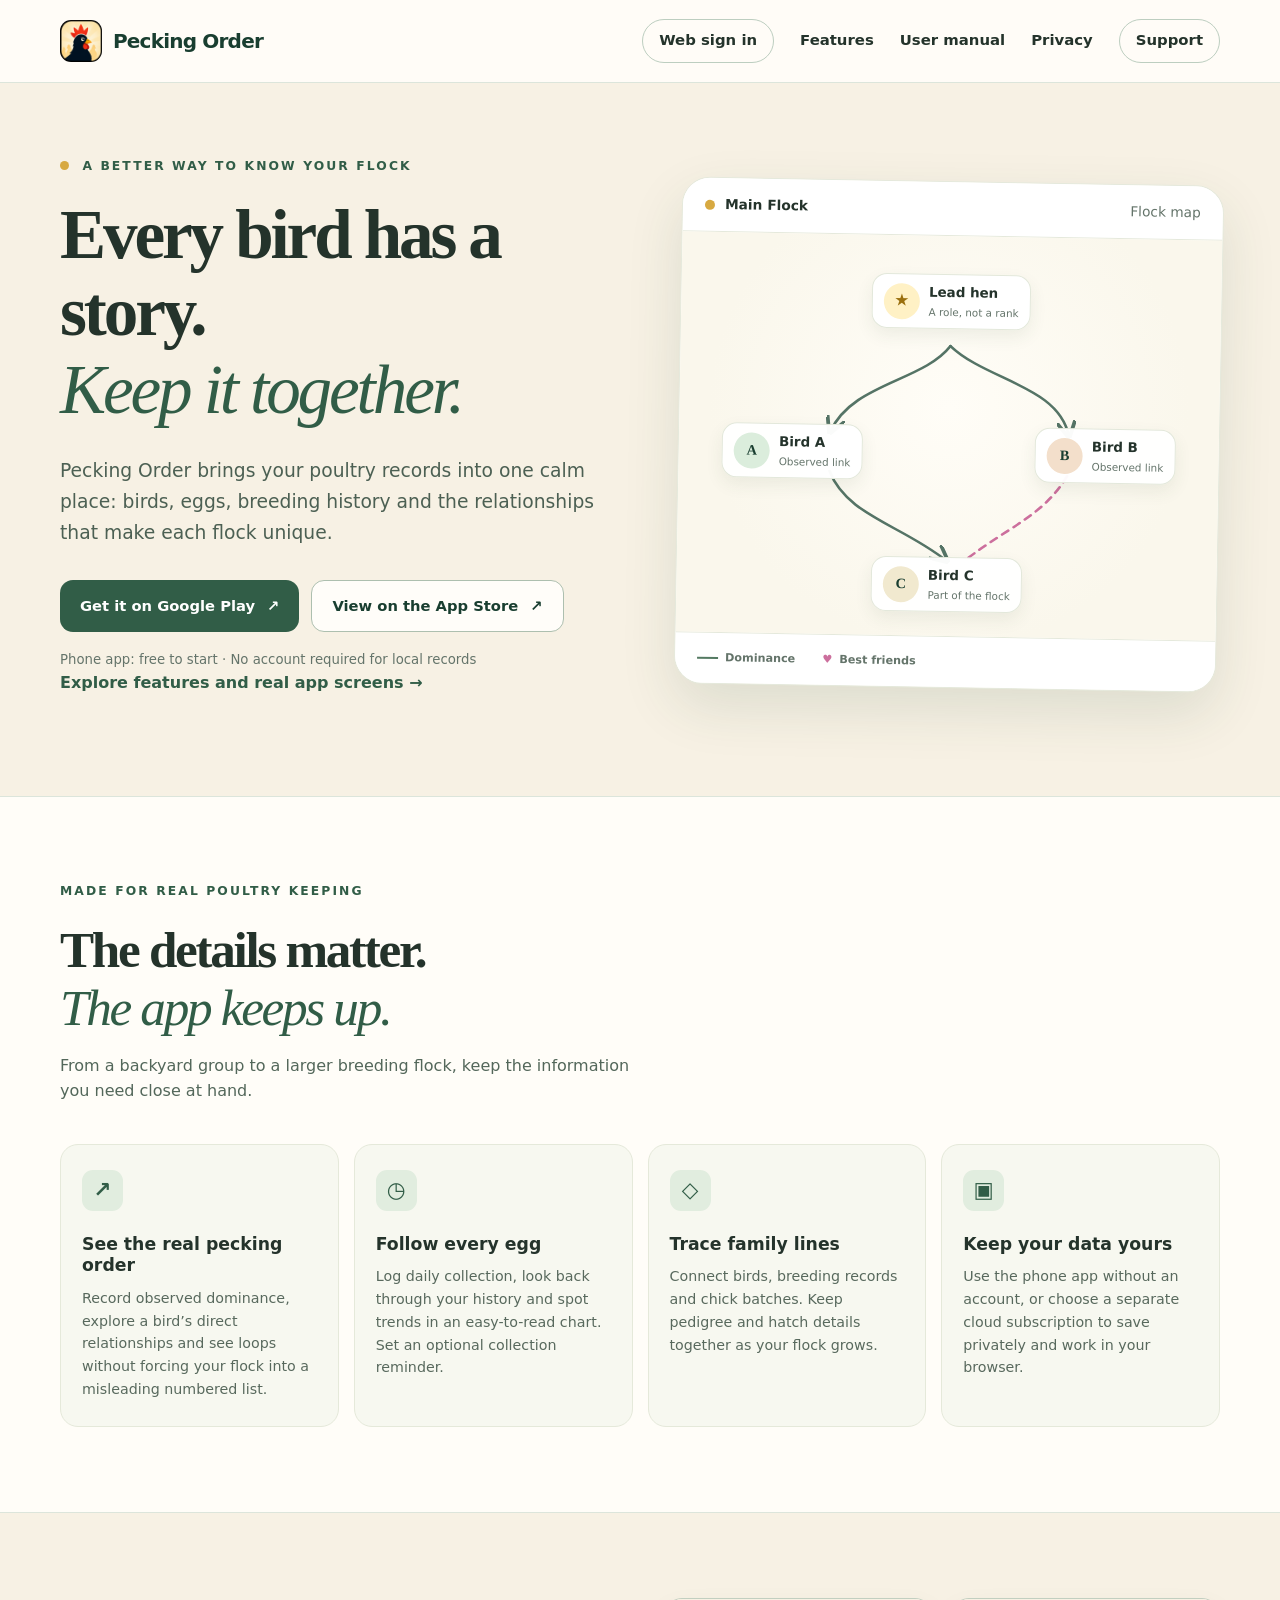
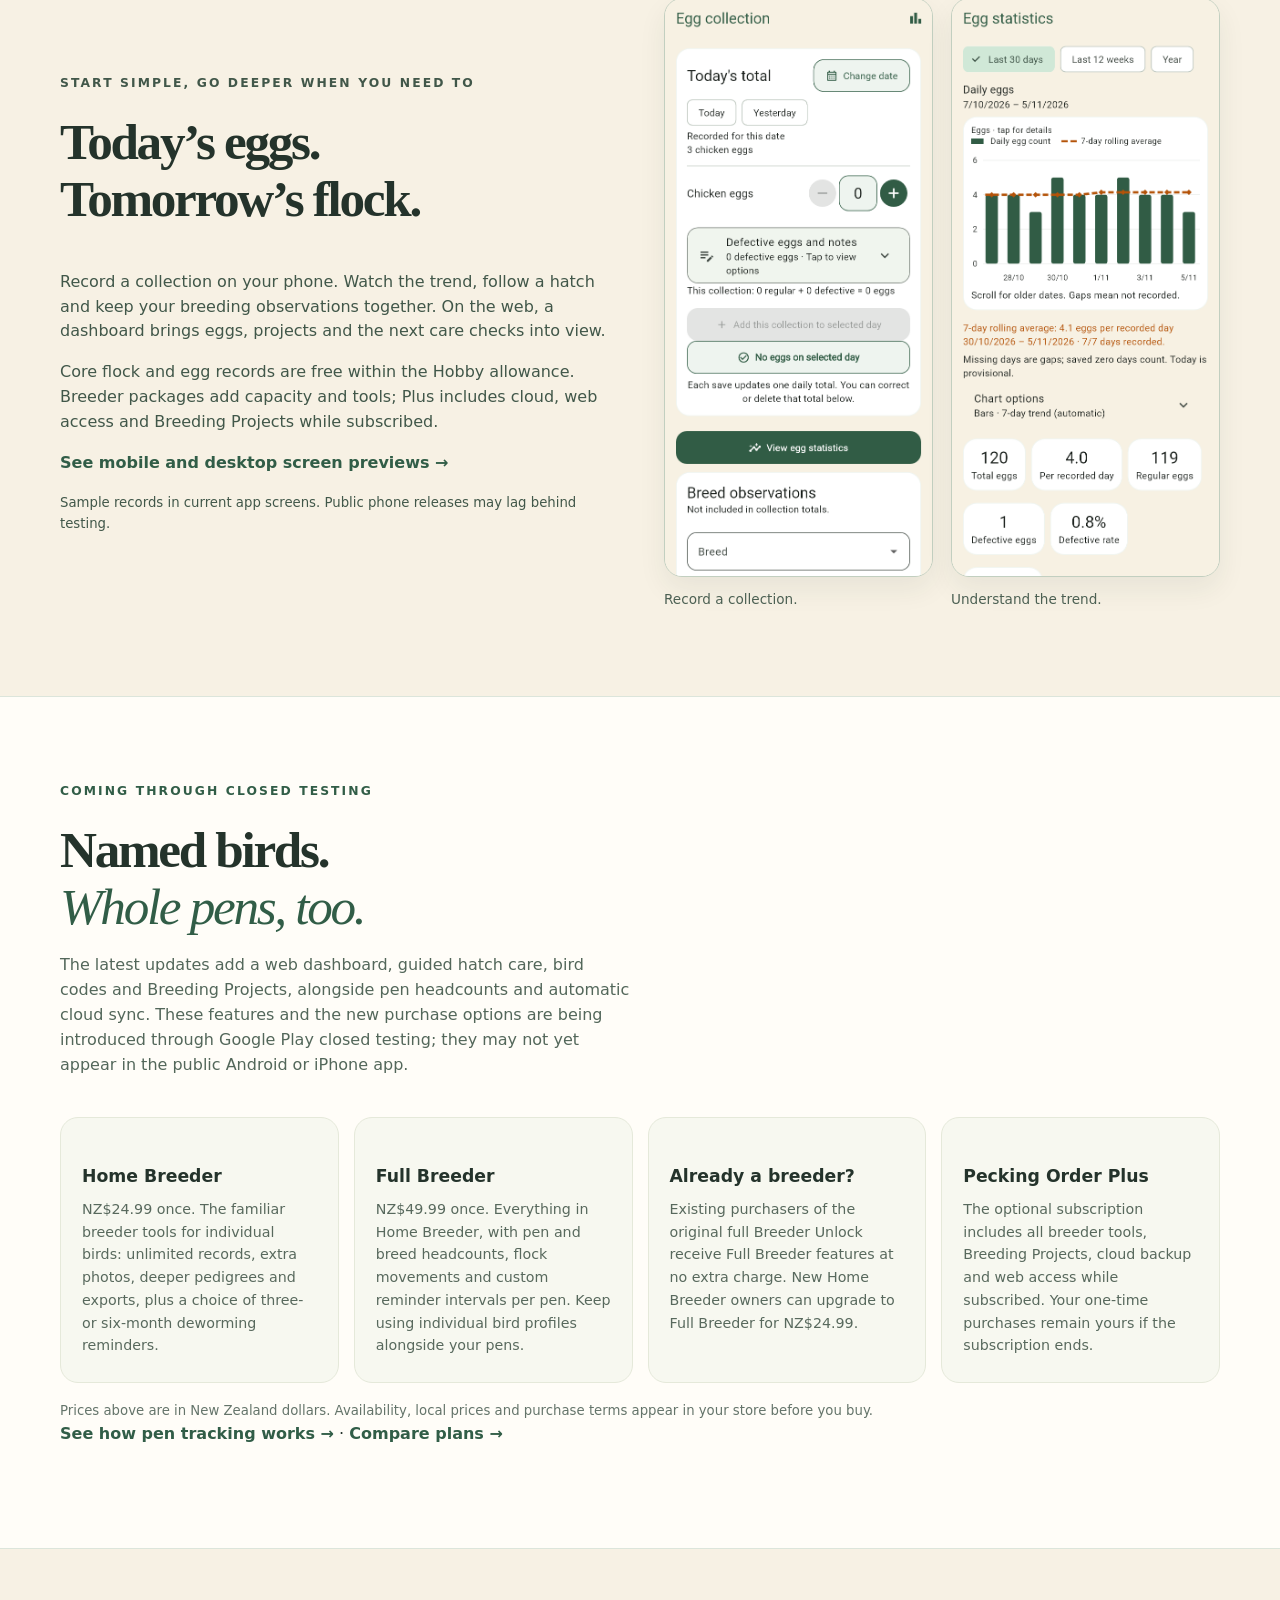
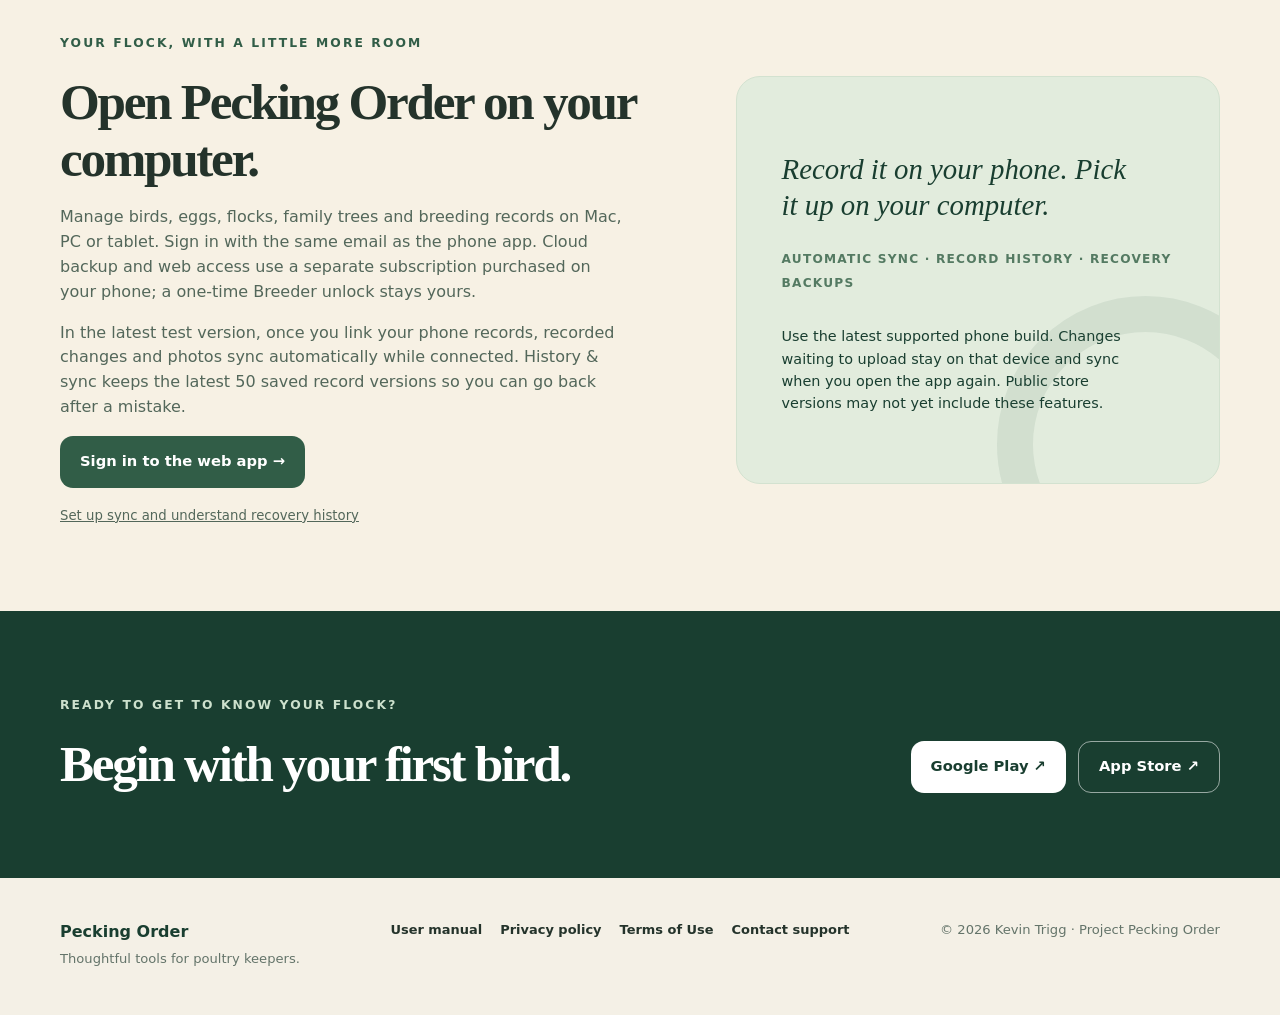
==== commit 33463b5e: "Expand website features and manual with app previews and privacy details" ====
--- a/index.html
+++ b/index.html
@@ -5,17 +5,24 @@
   <meta name="viewport" content="width=device-width, initial-scale=1">
   <meta name="theme-color" content="#315d47">
   <meta name="description" content="Pecking Order helps poultry keepers record birds, eggs, breeding history and real flock relationships. Available for Android and iPhone.">
-  <title>Pecking Order — Know your flock</title>
+  <title>Chicken flock &amp; egg tracking app | Pecking Order</title>
+  <meta property="og:title" content="Pecking Order — Know your flock">
+  <meta property="og:description" content="Chicken records, egg charts, family trees and guided breeding projects. Free to start on Android and iPhone, with optional cloud and web access.">
+  <meta property="og:type" content="website">
+  <meta property="og:url" content="https://projectpeckingorder.com/">
+  <meta property="og:image" content="https://projectpeckingorder.com/assets/desktop-dashboard.png">
+  <meta name="twitter:card" content="summary_large_image">
+  <script type="application/ld+json">{"@context":"https://schema.org","@type":"SoftwareApplication","name":"Pecking Order","url":"https://projectpeckingorder.com/","operatingSystem":"Android, iOS, Web","applicationCategory":"LifestyleApplication","description":"A poultry flock management app for bird records, egg collection, pecking-order relationships, family trees and breeding projects.","image":"https://projectpeckingorder.com/assets/pecking-order-icon.png","screenshot":["https://projectpeckingorder.com/assets/mobile-statistics.png","https://projectpeckingorder.com/assets/desktop-dashboard.png"],"softwareHelp":{"@type":"CreativeWork","url":"https://projectpeckingorder.com/user-manual.html"},"author":{"@type":"Organization","name":"Project Pecking Order","url":"https://projectpeckingorder.com/"}}</script>
   <link rel="canonical" href="https://projectpeckingorder.com/">
-  <link rel="icon" type="image/png" href="assets/pecking-order-icon.png">
+  <link rel="icon" type="image/png" href="assets/app-icon-small.png">
   <link rel="stylesheet" href="styles.css">
 </head>
 <body>
   <a class="skip-link" href="#main">Skip to content</a>
   <header class="site-header">
     <div class="shell header-inner">
-      <a class="brand" href="index.html" aria-label="Pecking Order home"><img src="assets/pecking-order-icon.png" alt="" width="42" height="42"><span>Pecking Order</span></a>
-      <nav aria-label="Main navigation"><a class="nav-contact" href="https://app.projectpeckingorder.com">Web sign in</a><a href="#features">Features</a><a href="user-manual.html">User manual</a><a href="privacy-policy.html">Privacy</a><a class="nav-contact" href="mailto:support@projectpeckingorder.com">Support</a></nav>
+      <a class="brand" href="index.html" aria-label="Pecking Order home"><img src="assets/app-icon-small.png" alt="" width="42" height="42"><span>Pecking Order</span></a>
+      <nav aria-label="Main navigation"><a class="nav-contact" href="https://app.projectpeckingorder.com">Web sign in</a><a href="features.html">Features</a><a href="user-manual.html">User manual</a><a href="privacy-policy.html">Privacy</a><a class="nav-contact" href="mailto:support@projectpeckingorder.com">Support</a></nav>
     </div>
   </header>
 
@@ -27,7 +34,7 @@
         <p class="hero-intro">Pecking Order brings your poultry records into one calm place: birds, eggs, breeding history and the relationships that make each flock unique.</p>
         <div class="actions"><a class="button button-primary" href="https://play.google.com/store/apps/details?id=com.projectpeckingorder.app">Get it on Google Play <span aria-hidden="true">↗</span></a><a class="button button-outline" href="https://apps.apple.com/app/id6800642186">View on the App Store <span aria-hidden="true">↗</span></a></div>
         <p class="hero-note">Phone app: free to start · No account required for local records</p>
-        <p><a class="text-link" href="user-manual.html">New here? Read the user manual <span aria-hidden="true">→</span></a></p>
+        <p><a class="text-link" href="features.html">Explore features and real app screens <span aria-hidden="true">→</span></a></p>
       </div>
       <div class="hero-art" role="img" aria-label="Illustration of a flock relationship map with four birds, dominance arrows and a best-friend connection">
         <div class="map-header"><span class="map-dot"></span> Main Flock <span class="map-status">Flock map</span></div>
@@ -52,15 +59,15 @@
       </div>
     </div></section>
 
-    <section class="section closer shell" aria-labelledby="closer-title"><div class="closer-copy"><p class="eyebrow">Start simple, go deeper when you need to</p><h2 id="closer-title">A useful home for your flock.</h2><p>Core flock and egg records are available free. Optional Breeder access adds expanded capacity, additional photos, pedigree reports and exports. The app shows the store’s price and terms before any purchase.</p><a class="text-link" href="user-manual.html">Explore the user manual <span aria-hidden="true">→</span></a></div><div class="closer-card"><span class="closer-symbol" aria-hidden="true">✦</span><p>Made for the keepers who know that a flock is more than a headcount.</p><span class="closer-caption">Pecking Order · Android &amp; iPhone</span></div></section>
+    <section class="section shell screen-story" aria-labelledby="closer-title"><div><p class="eyebrow">Start simple, go deeper when you need to</p><h2 id="closer-title">Today’s eggs.<br>Tomorrow’s flock.</h2><p>Record a collection on your phone. Watch the trend, follow a hatch and keep your breeding observations together. On the web, a dashboard brings eggs, projects and the next care checks into view.</p><p>Core flock and egg records are free within the Hobby allowance. Breeder packages add capacity and tools; Plus includes cloud, web access and Breeding Projects while subscribed.</p><a class="text-link" href="features.html">See mobile and desktop screen previews →</a><p class="hero-note">Sample records in current app screens. Public phone releases may lag behind testing.</p></div><div class="phone-pair"><figure><img src="assets/mobile-eggs.png" width="585" height="1266" loading="lazy" decoding="async" alt="Egg collection on a phone with clear expandable defective-egg options"><figcaption>Record a collection.</figcaption></figure><figure><img src="assets/mobile-statistics.png" width="585" height="1266" loading="lazy" decoding="async" alt="Phone egg chart showing daily production and its rolling average"><figcaption>Understand the trend.</figcaption></figure></div></section>
 
     <section class="section feature-section" id="testing" aria-labelledby="testing-title"><div class="shell">
-      <div class="section-heading"><p class="eyebrow">Coming through closed testing</p><h2 id="testing-title">Named birds.<br><em>Whole pens, too.</em></h2><p>The latest test update adds pen headcounts, treatment reminders and automatic cloud sync. These features and the new purchase options are being introduced through Google Play closed testing; they may not yet appear in the public Android or iPhone app.</p></div>
+      <div class="section-heading"><p class="eyebrow">Coming through closed testing</p><h2 id="testing-title">Named birds.<br><em>Whole pens, too.</em></h2><p>The latest updates add a web dashboard, guided hatch care, bird codes and Breeding Projects, alongside pen headcounts and automatic cloud sync. These features and the new purchase options are being introduced through Google Play closed testing; they may not yet appear in the public Android or iPhone app.</p></div>
       <div class="feature-grid">
         <article class="feature-card"><h3>Home Breeder</h3><p>NZ$24.99 once. The familiar breeder tools for individual birds: unlimited records, extra photos, deeper pedigrees and exports, plus a choice of three- or six-month deworming reminders.</p></article>
         <article class="feature-card"><h3>Full Breeder</h3><p>NZ$49.99 once. Everything in Home Breeder, with pen and breed headcounts, flock movements and custom reminder intervals per pen. Keep using individual bird profiles alongside your pens.</p></article>
         <article class="feature-card"><h3>Already a breeder?</h3><p>Existing purchasers of the original full Breeder Unlock receive Full Breeder features at no extra charge. New Home Breeder owners can upgrade to Full Breeder for NZ$24.99.</p></article>
-        <article class="feature-card"><h3>Cloud is separate</h3><p>Cloud backup and web access use an optional subscription purchased in the phone app. Local breeder features remain available without a cloud subscription.</p></article>
+        <article class="feature-card"><h3>Pecking Order Plus</h3><p>The optional subscription includes all breeder tools, Breeding Projects, cloud backup and web access while subscribed. Your one-time purchases remain yours if the subscription ends.</p></article>
       </div>
       <p class="hero-note">Prices above are in New Zealand dollars. Availability, local prices and purchase terms appear in your store before you buy.</p>
       <p><a class="text-link" href="user-manual.html#groups">See how pen tracking works →</a> · <a class="text-link" href="user-manual.html#plans-purchases">Compare plans →</a></p>
--- a/styles.css
+++ b/styles.css
@@ -1,4 +1,5 @@
 :root{--forest:#315d47;--forest-dark:#193e30;--leaf:#547a62;--cream:#f7f1e4;--paper:#fffdf8;--ink:#24332b;--muted:#64746a;--line:#dce5db;--gold:#d7a941;--pink:#cc6f9d}
+.screen-story{display:grid;grid-template-columns:1fr 1fr;gap:48px;align-items:center}.screen-story h2{font-size:clamp(2.3rem,4vw,3.8rem)}.screen-story p,.screen-story li{color:#415749}.screen-story li{margin-block:8px}.screen-story figure{margin:0;min-width:0}.screen-story img{display:block;width:100%;height:auto;border:1px solid #c2cfc0;border-radius:18px;box-shadow:0 12px 28px #193e3012}.screen-story figcaption{font-size:.85rem;color:#4c6053;margin-top:12px}.phone-pair{display:grid;grid-template-columns:1fr 1fr;gap:18px}.desktop-story{grid-template-columns:.85fr 1.15fr}.release-note{padding:20px 24px;border-left:5px solid var(--gold);background:#fff7dd;margin-bottom:44px;border-radius:0 12px 12px 0}.comparison-wrap{overflow-x:auto}.plan-table{width:100%;border-collapse:collapse;background:var(--paper);margin-bottom:24px}.plan-table th,.plan-table td{padding:18px;text-align:left;vertical-align:top;border-bottom:1px solid var(--line)}.plan-table thead{background:#e2ecdd}.plan-table tbody th{min-width:170px}.manual-page .workflow{padding-left:24px}.manual-page .workflow li{margin-block:16px}.manual-page img{max-width:100%;height:auto}.manual-page figure{margin:20px 0}.manual-page figcaption{font-size:.85rem;color:var(--muted)}@media(max-width:800px){.screen-story,.desktop-story{grid-template-columns:1fr;gap:30px}.phone-pair{max-width:560px;margin-inline:auto}.screen-story h2{font-size:2.5rem}}@media print{.site-header,.site-footer,.actions,.skip-link{display:none}.shell,.legal-shell,.manual-page main.wrap{width:100%;max-width:none;margin:0;padding:0}.screen-story{display:block}.phone-pair{max-width:400px}.manual-page section{break-inside:avoid;box-shadow:none}a{color:inherit}}
 *{box-sizing:border-box}html{scroll-behavior:smooth}body{margin:0;background:var(--cream);color:var(--ink);font:16px/1.55 system-ui,-apple-system,BlinkMacSystemFont,"Segoe UI",sans-serif}a{color:inherit}a:focus-visible{outline:3px solid var(--gold);outline-offset:4px}.shell{width:min(1160px,calc(100% - 48px));margin-inline:auto}.skip-link{position:absolute;left:16px;top:-80px;z-index:10;padding:10px 16px;background:#fff}.skip-link:focus{top:12px}
 .site-header{position:relative;z-index:2;background:rgba(255,253,248,.96);border-bottom:1px solid var(--line)}.header-inner{min-height:82px;display:flex;justify-content:space-between;align-items:center;gap:28px}.brand{display:inline-flex;align-items:center;gap:11px;text-decoration:none;color:var(--forest-dark);font-weight:800;letter-spacing:-.04em;font-size:1.25rem;white-space:nowrap}.brand img{border-radius:11px;object-fit:cover}.site-header nav,.site-footer nav{display:flex;align-items:center;gap:26px;flex-wrap:wrap}.site-header nav a,.site-footer nav a{font-size:.93rem;font-weight:600;text-decoration:none}.site-header nav a:hover,.site-footer nav a:hover,.text-link:hover{text-decoration:underline;text-underline-offset:5px}.site-header .nav-contact{padding:9px 16px;border:1px solid #bdcec0;border-radius:999px}
 .hero{display:grid;grid-template-columns:1.02fr .98fr;align-items:center;gap:54px;min-height:645px;padding-block:74px 85px}.eyebrow{margin:0 0 20px;color:var(--forest);font-size:.77rem;font-weight:800;letter-spacing:.17em;text-transform:uppercase}.eyebrow-mark{display:inline-block;width:9px;height:9px;margin-right:7px;background:var(--gold);border-radius:50%}h1,h2,h3,p{margin-top:0}h1,h2{font-family:Georgia,"Times New Roman",serif;letter-spacing:-.045em;line-height:1.12}h1{font-size:clamp(3.15rem,5.4vw,5.65rem);margin-bottom:28px}h1 em,h2 em{color:var(--forest);font-weight:400}.hero-intro{max-width:550px;color:#4c6053;font-size:1.17rem;line-height:1.65}.actions{display:flex;align-items:center;gap:12px;flex-wrap:wrap;margin-top:31px}.button{display:inline-flex;align-items:center;justify-content:center;gap:12px;min-height:52px;padding:13px 20px;border-radius:13px;font-size:.92rem;font-weight:750;text-decoration:none;transition:transform .18s,background .18s,box-shadow .18s}.button:hover{transform:translateY(-2px);box-shadow:0 9px 20px rgba(25,62,48,.12)}.button-primary{background:var(--forest);color:#fff}.button-primary:hover{background:var(--forest-dark)}.button-outline{border:1px solid #adbfaf;background:#fffdf9;color:var(--forest-dark)}.hero-note{margin:18px 0 0;font-size:.83rem;color:var(--muted)}
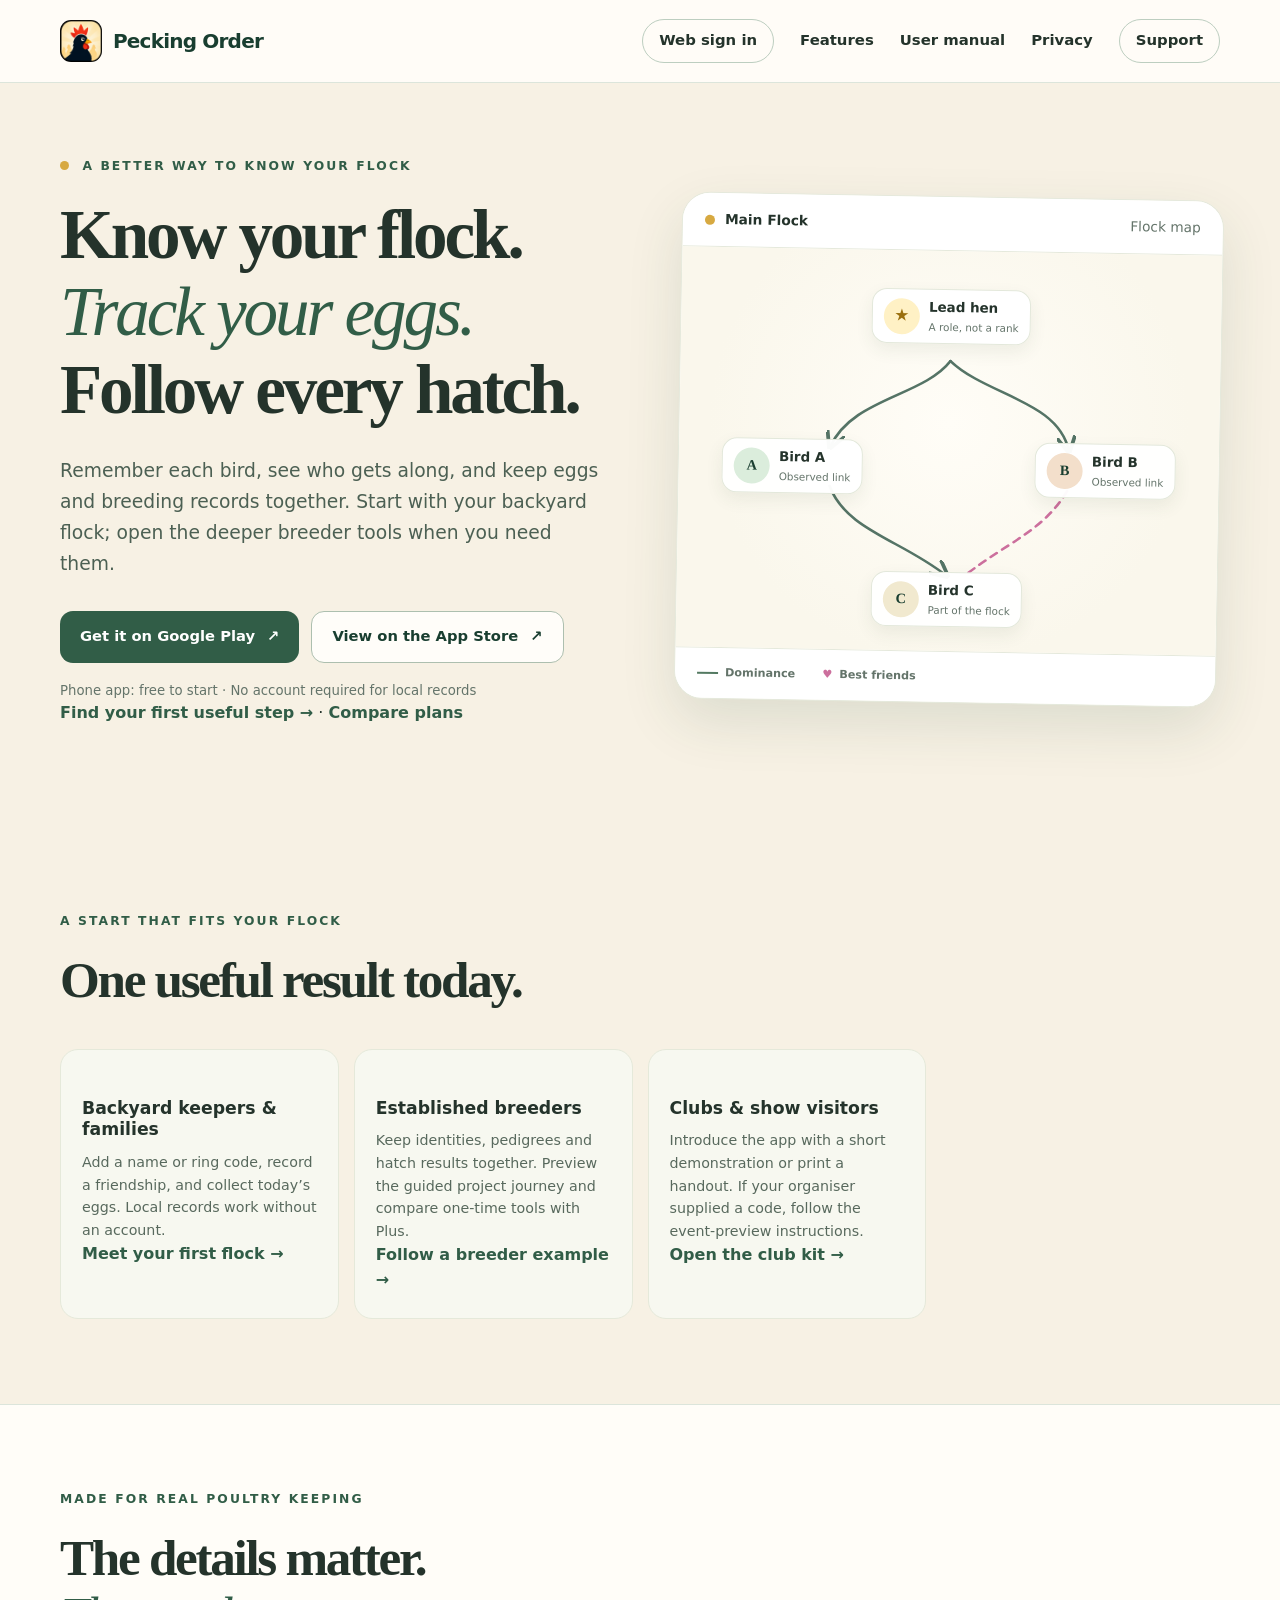
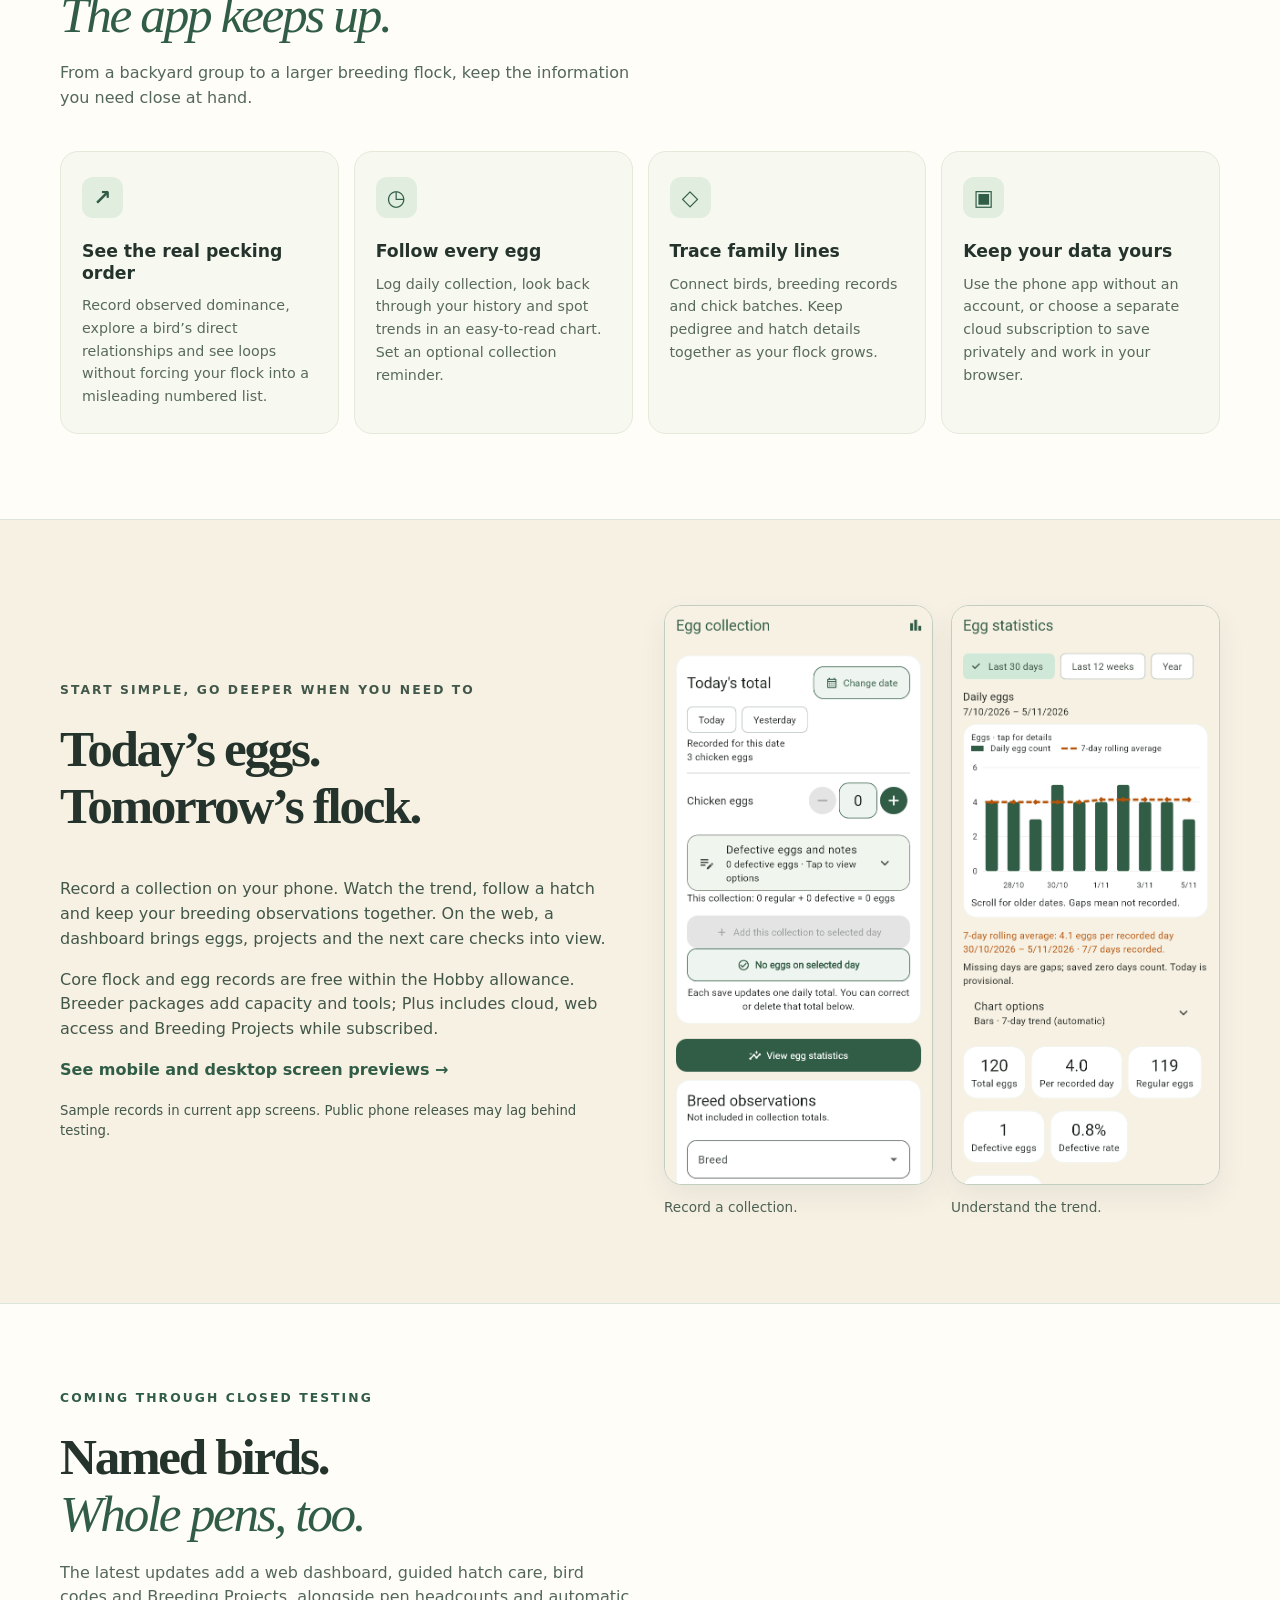
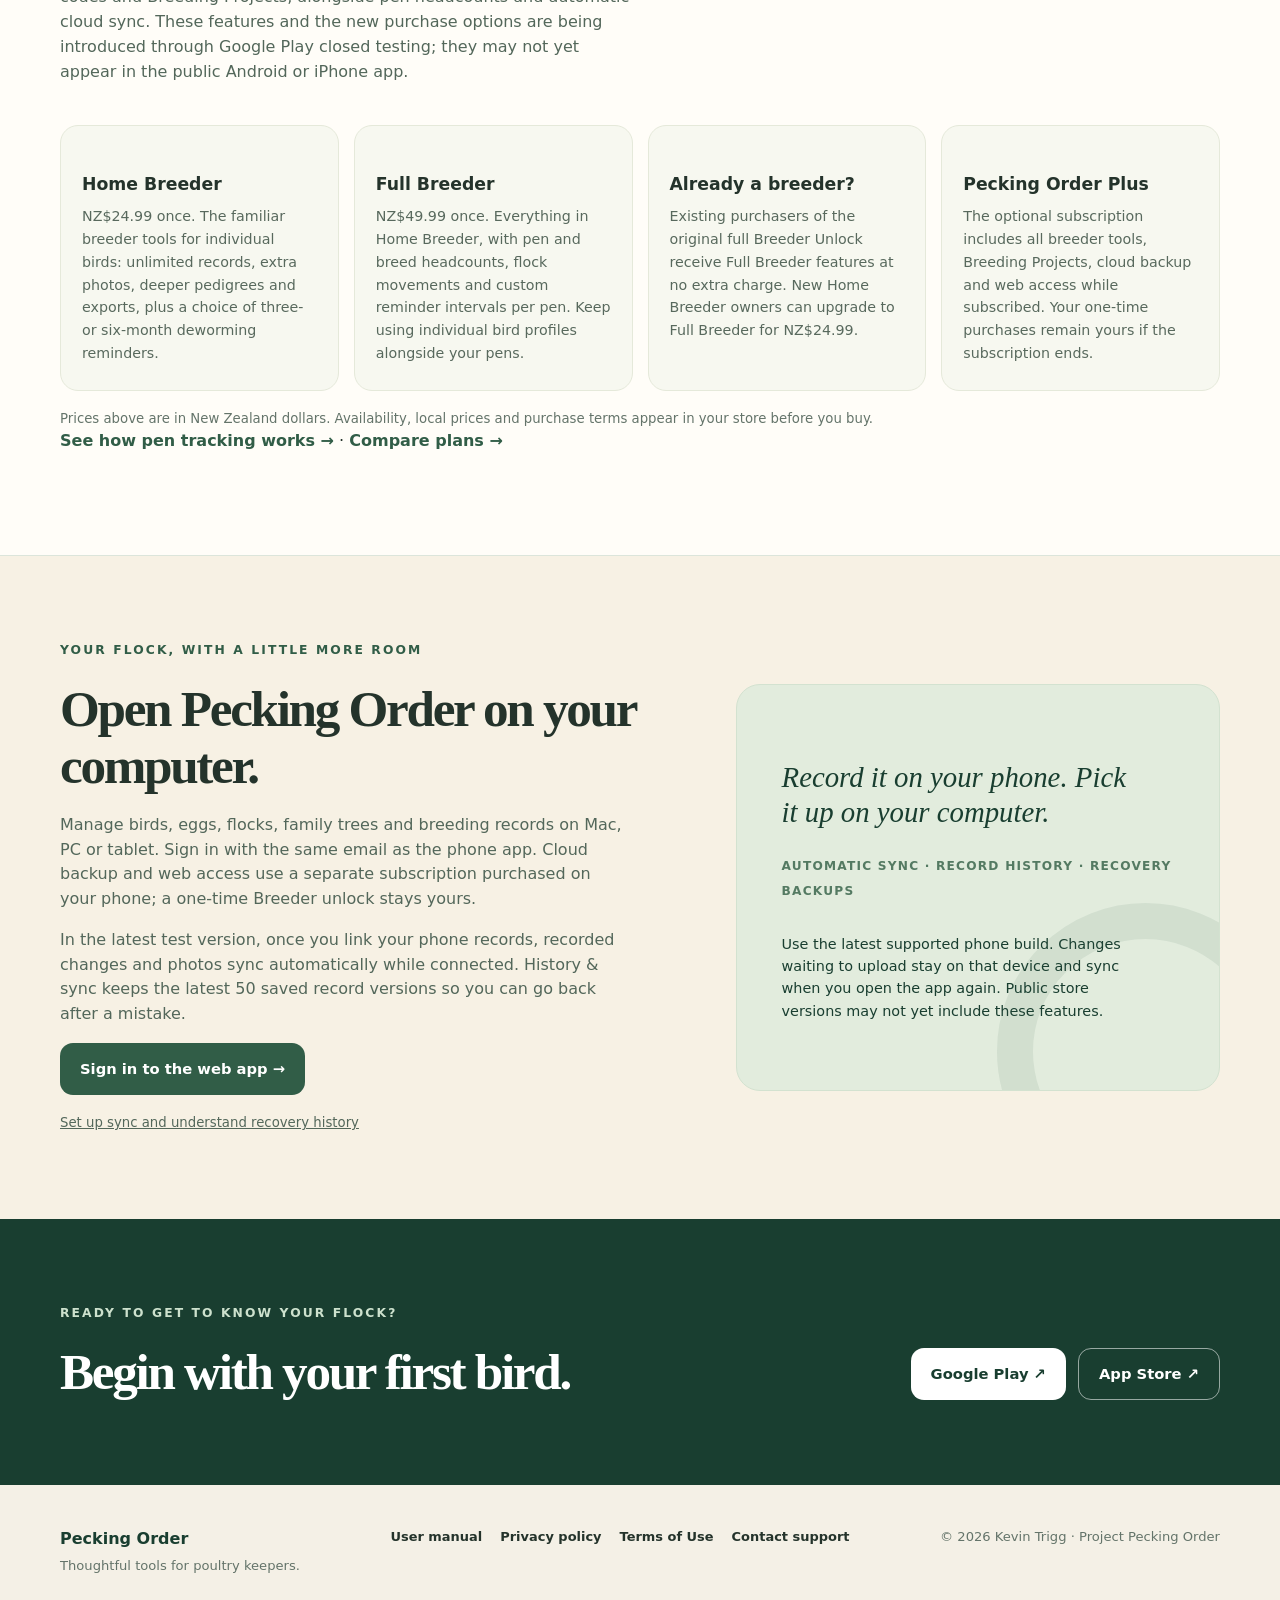
==== commit 726467fb: "Clarify plans and add flock workflows and printable club guide" ====
--- a/index.html
+++ b/index.html
@@ -30,11 +30,11 @@
     <section class="hero shell" aria-labelledby="hero-title">
       <div class="hero-copy">
         <p class="eyebrow"><span class="eyebrow-mark" aria-hidden="true"></span> A better way to know your flock</p>
-        <h1 id="hero-title">Every bird has a story.<br><em>Keep it together.</em></h1>
-        <p class="hero-intro">Pecking Order brings your poultry records into one calm place: birds, eggs, breeding history and the relationships that make each flock unique.</p>
+        <h1 id="hero-title">Know your flock.<br><em>Track your eggs.</em><br>Follow every hatch.</h1>
+        <p class="hero-intro">Remember each bird, see who gets along, and keep eggs and breeding records together. Start with your backyard flock; open the deeper breeder tools when you need them.</p>
         <div class="actions"><a class="button button-primary" href="https://play.google.com/store/apps/details?id=com.projectpeckingorder.app">Get it on Google Play <span aria-hidden="true">↗</span></a><a class="button button-outline" href="https://apps.apple.com/app/id6800642186">View on the App Store <span aria-hidden="true">↗</span></a></div>
         <p class="hero-note">Phone app: free to start · No account required for local records</p>
-        <p><a class="text-link" href="features.html">Explore features and real app screens <span aria-hidden="true">→</span></a></p>
+        <p><a class="text-link" href="start-here.html">Find your first useful step <span aria-hidden="true">→</span></a> · <a class="text-link" href="features.html#plans">Compare plans</a></p>
       </div>
       <div class="hero-art" role="img" aria-label="Illustration of a flock relationship map with four birds, dominance arrows and a best-friend connection">
         <div class="map-header"><span class="map-dot"></span> Main Flock <span class="map-status">Flock map</span></div>
@@ -49,6 +49,11 @@
       </div>
     </section>
 
+    <section class="section shell" aria-labelledby="start-title"><div class="section-heading"><p class="eyebrow">A start that fits your flock</p><h2 id="start-title">One useful result today.</h2></div><div class="feature-grid">
+      <article class="feature-card"><h3>Backyard keepers &amp; families</h3><p>Add a name or ring code, record a friendship, and collect today’s eggs. Local records work without an account.</p><a class="text-link" href="start-here.html#backyard">Meet your first flock →</a></article>
+      <article class="feature-card"><h3>Established breeders</h3><p>Keep identities, pedigrees and hatch results together. Preview the guided project journey and compare one-time tools with Plus.</p><a class="text-link" href="start-here.html#breeders">Follow a breeder example →</a></article>
+      <article class="feature-card"><h3>Clubs &amp; show visitors</h3><p>Introduce the app with a short demonstration or print a handout. If your organiser supplied a code, follow the event-preview instructions.</p><a class="text-link" href="club-kit.html">Open the club kit →</a></article>
+    </div></section>
     <section class="section feature-section" id="features" aria-labelledby="features-title"><div class="shell">
       <div class="section-heading"><p class="eyebrow">Made for real poultry keeping</p><h2 id="features-title">The details matter.<br><em>The app keeps up.</em></h2><p>From a backyard group to a larger breeding flock, keep the information you need close at hand.</p></div>
       <div class="feature-grid">
--- a/styles.css
+++ b/styles.css
@@ -1,4 +1,5 @@
 :root{--forest:#315d47;--forest-dark:#193e30;--leaf:#547a62;--cream:#f7f1e4;--paper:#fffdf8;--ink:#24332b;--muted:#64746a;--line:#dce5db;--gold:#d7a941;--pink:#cc6f9d}
+.workflow-steps{max-width:850px;padding-left:1.6rem}.workflow-steps li{padding:12px 0 12px 10px;border-bottom:1px solid var(--line)}.screen-frame{margin:36px 0;max-width:1000px}.screen-frame img{width:100%;height:auto;border:1px solid var(--line);border-radius:16px}.screen-frame figcaption{font-size:.85rem;margin-top:10px;color:var(--muted)}.feature-card details{margin-top:18px}.feature-card summary{cursor:pointer;font-weight:650;padding:8px 0}.feature-card details p{margin-top:10px}.club-sheet .feature-grid{grid-template-columns:repeat(3,1fr)}.club-sheet .feature-card{min-height:0}.club-sheet h1{font-size:clamp(2.5rem,5vw,4.4rem)}.club-sheet .feature-card h2{font:700 1.3rem system-ui;letter-spacing:0}.club-qr{display:flex;align-items:center;gap:30px;margin:36px 0}.club-qr img{flex:none;width:164px;height:164px}.club-qr h2{font-size:2rem}.club-qr p{margin-bottom:8px}.club-small{font-size:.85rem;color:#415749}.club-sheet aside{padding-top:35px;border-top:1px solid var(--line)}@media(max-width:680px){.club-sheet .feature-grid{grid-template-columns:1fr}.club-qr{align-items:start;flex-direction:column}.hero h1{font-size:2.8rem}}@media print{@page{size:auto;margin:14mm}.no-print{display:none!important}.club-sheet{padding:0!important;font-size:11pt}.club-sheet h1{font-size:32pt;line-height:1.08;margin-bottom:14px}.club-sheet .eyebrow{margin-bottom:10px}.club-sheet .hero-intro{font-size:12pt;max-width:none}.club-sheet .feature-grid{display:grid;grid-template-columns:repeat(3,1fr);gap:12px}.club-sheet .feature-card{padding:14px;break-inside:avoid}.club-qr{margin:20px 0;flex-direction:row;break-inside:avoid}.club-qr img{width:125px;height:125px}.club-qr h2{font-size:19pt}.club-small{font-size:8.5pt}.club-sheet a{text-decoration:none}}
 .screen-story{display:grid;grid-template-columns:1fr 1fr;gap:48px;align-items:center}.screen-story h2{font-size:clamp(2.3rem,4vw,3.8rem)}.screen-story p,.screen-story li{color:#415749}.screen-story li{margin-block:8px}.screen-story figure{margin:0;min-width:0}.screen-story img{display:block;width:100%;height:auto;border:1px solid #c2cfc0;border-radius:18px;box-shadow:0 12px 28px #193e3012}.screen-story figcaption{font-size:.85rem;color:#4c6053;margin-top:12px}.phone-pair{display:grid;grid-template-columns:1fr 1fr;gap:18px}.desktop-story{grid-template-columns:.85fr 1.15fr}.release-note{padding:20px 24px;border-left:5px solid var(--gold);background:#fff7dd;margin-bottom:44px;border-radius:0 12px 12px 0}.comparison-wrap{overflow-x:auto}.plan-table{width:100%;border-collapse:collapse;background:var(--paper);margin-bottom:24px}.plan-table th,.plan-table td{padding:18px;text-align:left;vertical-align:top;border-bottom:1px solid var(--line)}.plan-table thead{background:#e2ecdd}.plan-table tbody th{min-width:170px}.manual-page .workflow{padding-left:24px}.manual-page .workflow li{margin-block:16px}.manual-page img{max-width:100%;height:auto}.manual-page figure{margin:20px 0}.manual-page figcaption{font-size:.85rem;color:var(--muted)}@media(max-width:800px){.screen-story,.desktop-story{grid-template-columns:1fr;gap:30px}.phone-pair{max-width:560px;margin-inline:auto}.screen-story h2{font-size:2.5rem}}@media print{.site-header,.site-footer,.actions,.skip-link{display:none}.shell,.legal-shell,.manual-page main.wrap{width:100%;max-width:none;margin:0;padding:0}.screen-story{display:block}.phone-pair{max-width:400px}.manual-page section{break-inside:avoid;box-shadow:none}a{color:inherit}}
 *{box-sizing:border-box}html{scroll-behavior:smooth}body{margin:0;background:var(--cream);color:var(--ink);font:16px/1.55 system-ui,-apple-system,BlinkMacSystemFont,"Segoe UI",sans-serif}a{color:inherit}a:focus-visible{outline:3px solid var(--gold);outline-offset:4px}.shell{width:min(1160px,calc(100% - 48px));margin-inline:auto}.skip-link{position:absolute;left:16px;top:-80px;z-index:10;padding:10px 16px;background:#fff}.skip-link:focus{top:12px}
 .site-header{position:relative;z-index:2;background:rgba(255,253,248,.96);border-bottom:1px solid var(--line)}.header-inner{min-height:82px;display:flex;justify-content:space-between;align-items:center;gap:28px}.brand{display:inline-flex;align-items:center;gap:11px;text-decoration:none;color:var(--forest-dark);font-weight:800;letter-spacing:-.04em;font-size:1.25rem;white-space:nowrap}.brand img{border-radius:11px;object-fit:cover}.site-header nav,.site-footer nav{display:flex;align-items:center;gap:26px;flex-wrap:wrap}.site-header nav a,.site-footer nav a{font-size:.93rem;font-weight:600;text-decoration:none}.site-header nav a:hover,.site-footer nav a:hover,.text-link:hover{text-decoration:underline;text-underline-offset:5px}.site-header .nav-contact{padding:9px 16px;border:1px solid #bdcec0;border-radius:999px}
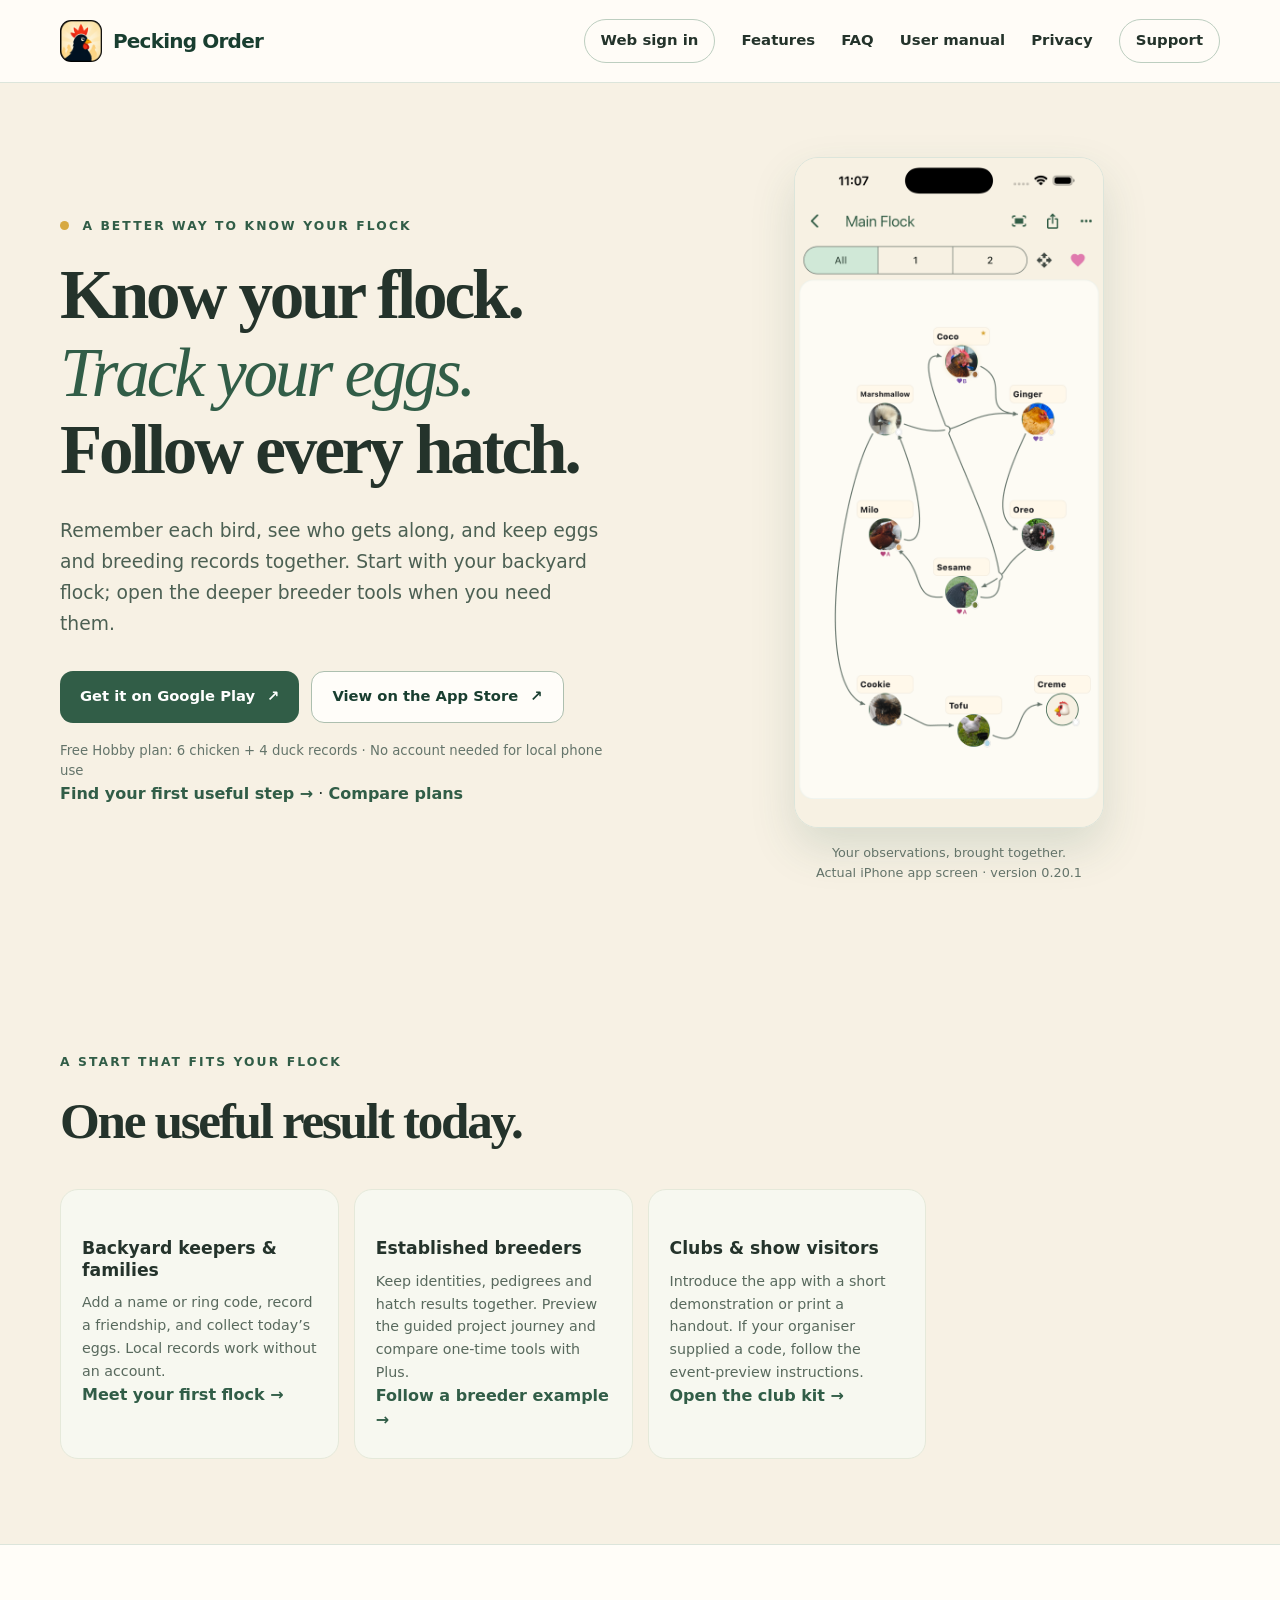
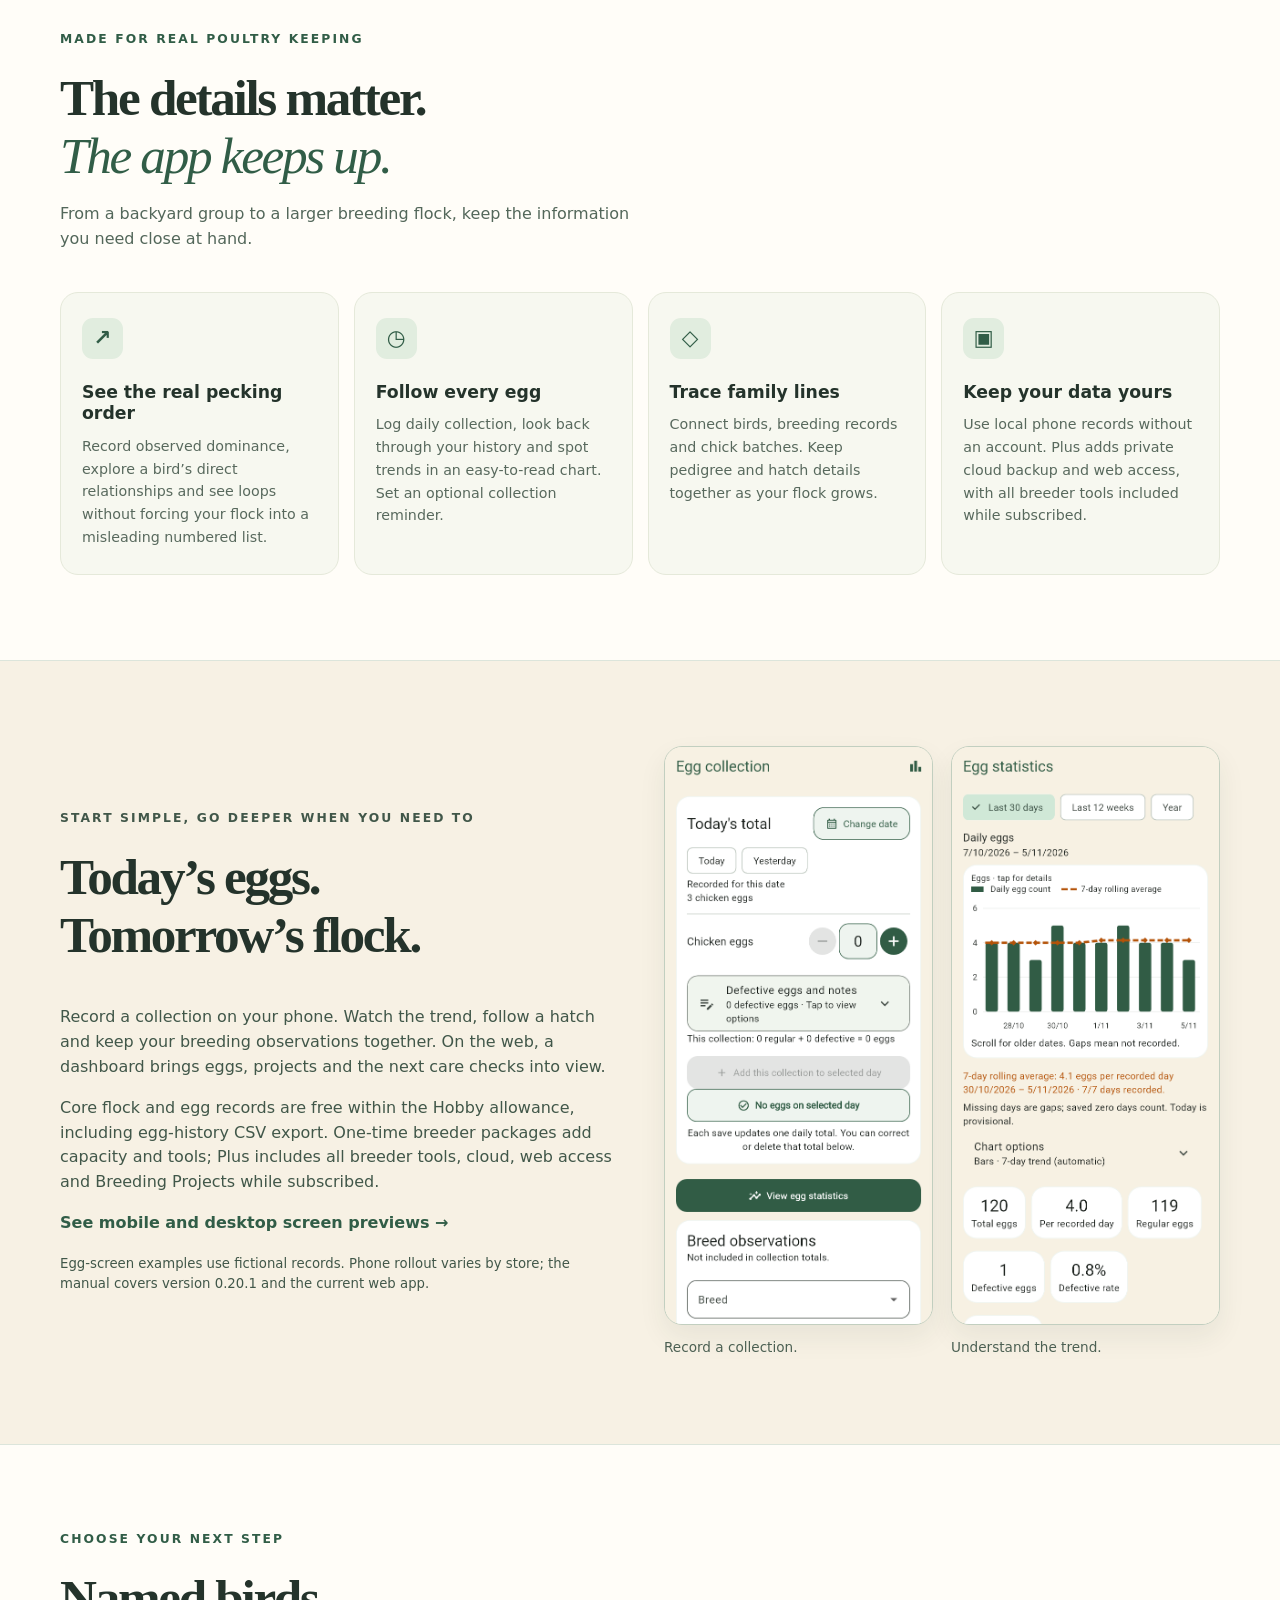
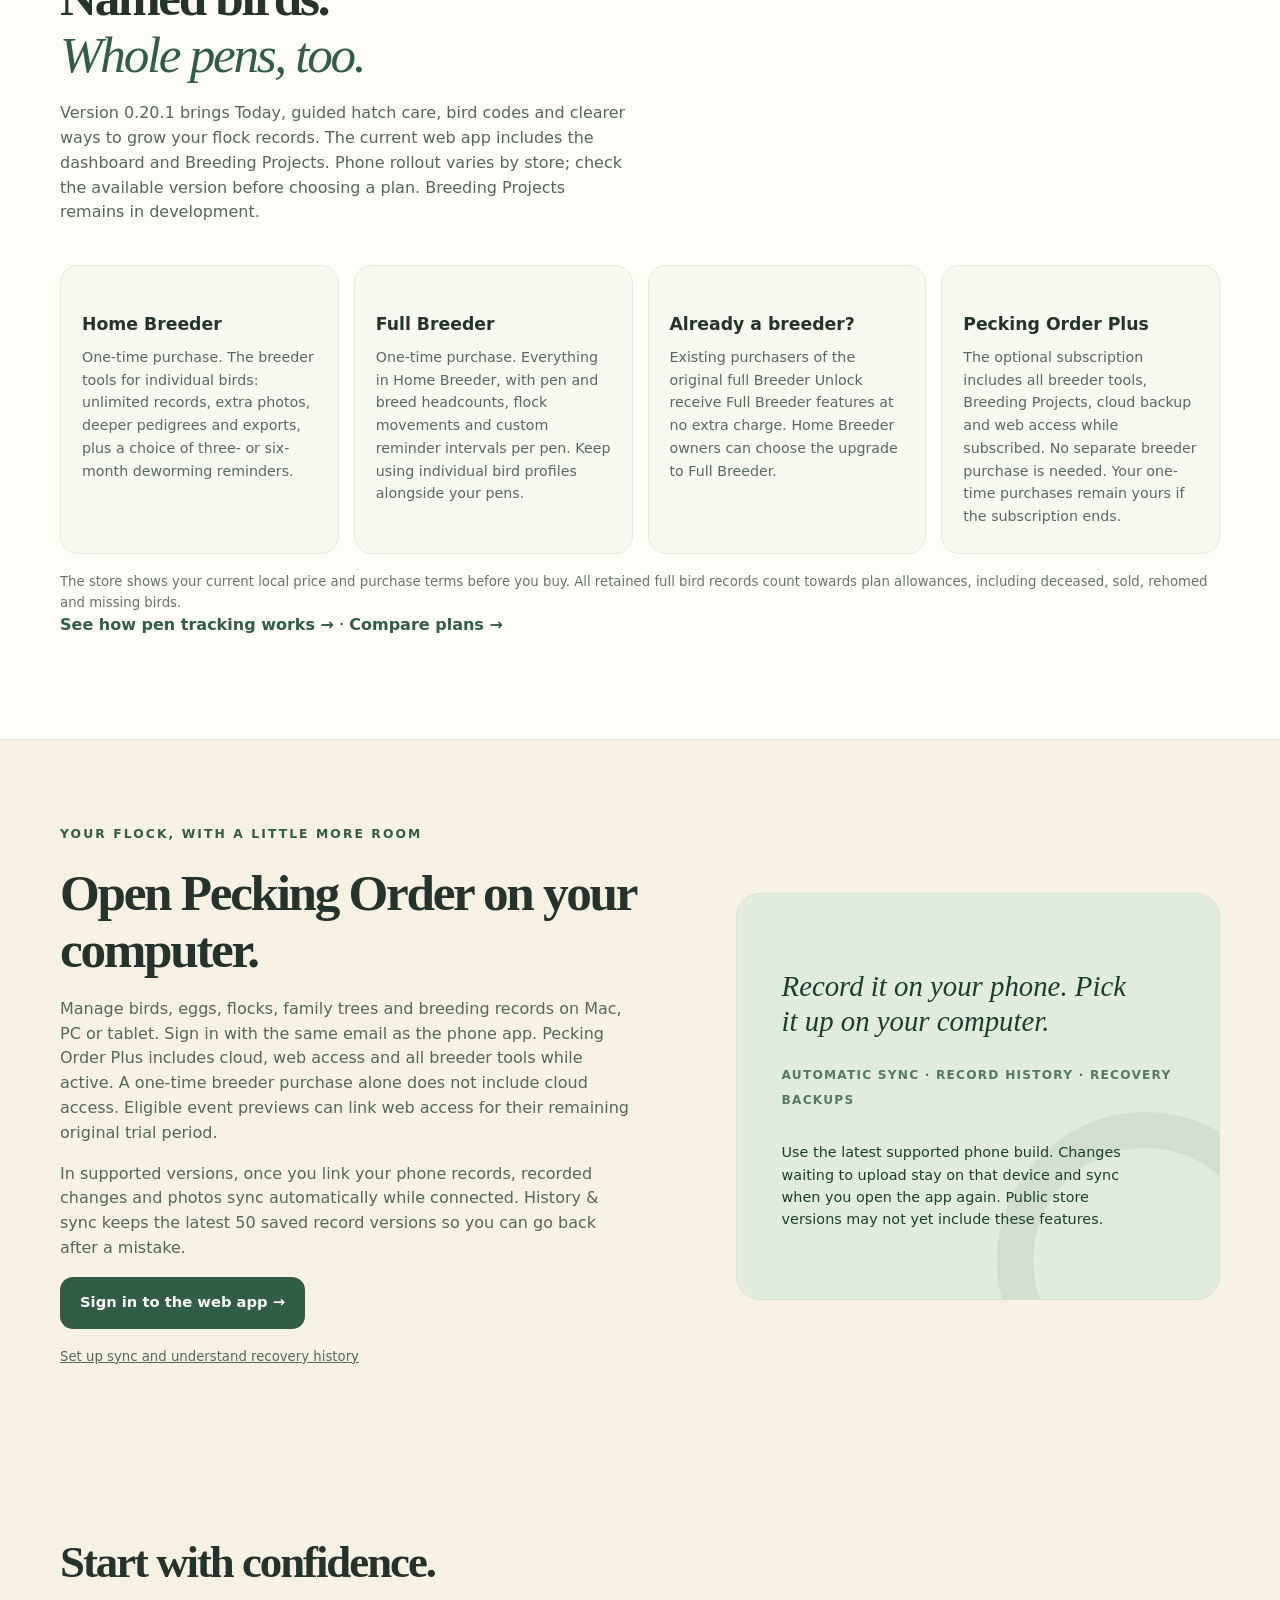
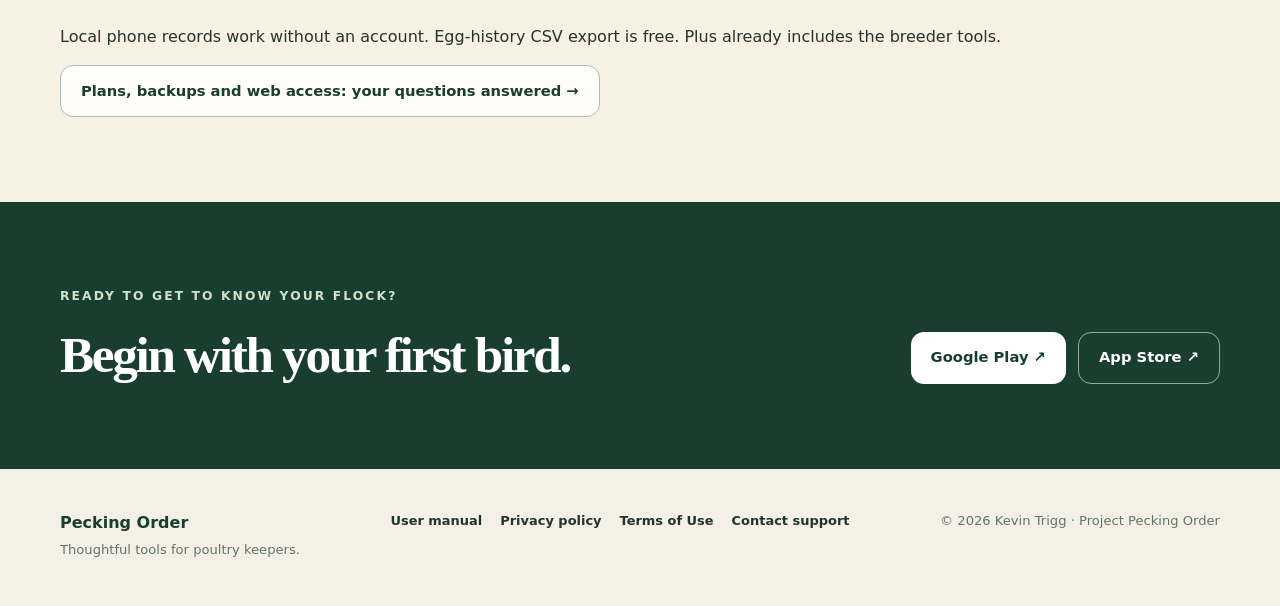
==== commit 8c5d8ab9: "Refresh launch marketing with iPhone screenshots and plan FAQ" ====
--- a/index.html
+++ b/index.html
@@ -12,7 +12,7 @@
   <meta property="og:url" content="https://projectpeckingorder.com/">
   <meta property="og:image" content="https://projectpeckingorder.com/assets/desktop-dashboard.png">
   <meta name="twitter:card" content="summary_large_image">
-  <script type="application/ld+json">{"@context":"https://schema.org","@type":"SoftwareApplication","name":"Pecking Order","url":"https://projectpeckingorder.com/","operatingSystem":"Android, iOS, Web","applicationCategory":"LifestyleApplication","description":"A poultry flock management app for bird records, egg collection, pecking-order relationships, family trees and breeding projects.","image":"https://projectpeckingorder.com/assets/pecking-order-icon.png","screenshot":["https://projectpeckingorder.com/assets/mobile-statistics.png","https://projectpeckingorder.com/assets/desktop-dashboard.png"],"softwareHelp":{"@type":"CreativeWork","url":"https://projectpeckingorder.com/user-manual.html"},"author":{"@type":"Organization","name":"Project Pecking Order","url":"https://projectpeckingorder.com/"}}</script>
+  <script type="application/ld+json">{"@context":"https://schema.org","@type":"SoftwareApplication","name":"Pecking Order","url":"https://projectpeckingorder.com/","operatingSystem":"Android, iOS, Web","applicationCategory":"LifestyleApplication","description":"A poultry flock management app for bird records, egg collection, pecking-order relationships, family trees and breeding projects.","image":"https://projectpeckingorder.com/assets/pecking-order-icon.png","screenshot":["https://projectpeckingorder.com/assets/iphone-pecking-order.png","https://projectpeckingorder.com/assets/mobile-statistics.png","https://projectpeckingorder.com/assets/desktop-dashboard.png"],"softwareHelp":{"@type":"CreativeWork","url":"https://projectpeckingorder.com/user-manual.html"},"author":{"@type":"Organization","name":"Project Pecking Order","url":"https://projectpeckingorder.com/"}}</script>
   <link rel="canonical" href="https://projectpeckingorder.com/">
   <link rel="icon" type="image/png" href="assets/app-icon-small.png">
   <link rel="stylesheet" href="styles.css">
@@ -22,7 +22,7 @@
   <header class="site-header">
     <div class="shell header-inner">
       <a class="brand" href="index.html" aria-label="Pecking Order home"><img src="assets/app-icon-small.png" alt="" width="42" height="42"><span>Pecking Order</span></a>
-      <nav aria-label="Main navigation"><a class="nav-contact" href="https://app.projectpeckingorder.com">Web sign in</a><a href="features.html">Features</a><a href="user-manual.html">User manual</a><a href="privacy-policy.html">Privacy</a><a class="nav-contact" href="mailto:support@projectpeckingorder.com">Support</a></nav>
+      <nav aria-label="Main navigation"><a class="nav-contact" href="https://app.projectpeckingorder.com">Web sign in</a><a href="features.html">Features</a><a href="faq.html">FAQ</a><a href="user-manual.html">User manual</a><a href="privacy-policy.html">Privacy</a><a class="nav-contact" href="mailto:support@projectpeckingorder.com">Support</a></nav>
     </div>
   </header>
 
@@ -33,20 +33,10 @@
         <h1 id="hero-title">Know your flock.<br><em>Track your eggs.</em><br>Follow every hatch.</h1>
         <p class="hero-intro">Remember each bird, see who gets along, and keep eggs and breeding records together. Start with your backyard flock; open the deeper breeder tools when you need them.</p>
         <div class="actions"><a class="button button-primary" href="https://play.google.com/store/apps/details?id=com.projectpeckingorder.app">Get it on Google Play <span aria-hidden="true">↗</span></a><a class="button button-outline" href="https://apps.apple.com/app/id6800642186">View on the App Store <span aria-hidden="true">↗</span></a></div>
-        <p class="hero-note">Phone app: free to start · No account required for local records</p>
+        <p class="hero-note">Free Hobby plan: 6 chicken + 4 duck records · No account needed for local phone use</p>
         <p><a class="text-link" href="start-here.html">Find your first useful step <span aria-hidden="true">→</span></a> · <a class="text-link" href="features.html#plans">Compare plans</a></p>
       </div>
-      <div class="hero-art" role="img" aria-label="Illustration of a flock relationship map with four birds, dominance arrows and a best-friend connection">
-        <div class="map-header"><span class="map-dot"></span> Main Flock <span class="map-status">Flock map</span></div>
-        <div class="map-canvas">
-          <svg class="map-lines" viewBox="0 0 500 400" preserveAspectRatio="none" aria-hidden="true"><defs><marker id="arrow" markerWidth="7" markerHeight="7" refX="6" refY="3.5" orient="auto"><path d="M0 0 L7 3.5 L0 7" fill="none" stroke="#557466" stroke-width="1.4"/></marker></defs><path d="M250 110 C225 146 159 149 140 198" marker-end="url(#arrow)"/><path d="M250 110 C284 144 351 148 361 198" marker-end="url(#arrow)"/><path d="M140 237 C156 281 208 290 250 325" marker-end="url(#arrow)"/><path class="friend-line" d="M360 238 C339 278 306 290 267 324"/></svg>
-          <div class="bird-card bird-lead"><span class="bird-avatar gold">★</span><span><strong>Lead hen</strong><small>A role, not a rank</small></span></div>
-          <div class="bird-card bird-left"><span class="bird-avatar sage">A</span><span><strong>Bird A</strong><small>Observed link</small></span></div>
-          <div class="bird-card bird-right"><span class="bird-avatar terra">B</span><span><strong>Bird B</strong><small>Observed link</small></span></div>
-          <div class="bird-card bird-bottom"><span class="bird-avatar cream">C</span><span><strong>Bird C</strong><small>Part of the flock</small></span></div>
-        </div>
-        <div class="map-footer"><span><i class="key-line"></i> Dominance</span><span><i class="key-heart">♥</i> Best friends</span></div>
-      </div>
+      <figure class="hero-phone"><a href="assets/iphone-pecking-order.png"><img src="assets/iphone-pecking-order.png" width="1320" height="2868" fetchpriority="high" alt="Pecking Order on iPhone: Coco, Ginger and their flock connected by observed dominance arrows and friendship hearts"></a><figcaption>Your observations, brought together.<br>Actual iPhone app screen · version 0.20.1</figcaption></figure>
     </section>
 
     <section class="section shell" aria-labelledby="start-title"><div class="section-heading"><p class="eyebrow">A start that fits your flock</p><h2 id="start-title">One useful result today.</h2></div><div class="feature-grid">
@@ -60,25 +50,26 @@
         <article class="feature-card"><span class="feature-icon" aria-hidden="true">↗</span><h3>See the real pecking order</h3><p>Record observed dominance, explore a bird’s direct relationships and see loops without forcing your flock into a misleading numbered list.</p></article>
         <article class="feature-card"><span class="feature-icon" aria-hidden="true">◷</span><h3>Follow every egg</h3><p>Log daily collection, look back through your history and spot trends in an easy-to-read chart. Set an optional collection reminder.</p></article>
         <article class="feature-card"><span class="feature-icon" aria-hidden="true">◇</span><h3>Trace family lines</h3><p>Connect birds, breeding records and chick batches. Keep pedigree and hatch details together as your flock grows.</p></article>
-        <article class="feature-card"><span class="feature-icon" aria-hidden="true">▣</span><h3>Keep your data yours</h3><p>Use the phone app without an account, or choose a separate cloud subscription to save privately and work in your browser.</p></article>
+        <article class="feature-card"><span class="feature-icon" aria-hidden="true">▣</span><h3>Keep your data yours</h3><p>Use local phone records without an account. Plus adds private cloud backup and web access, with all breeder tools included while subscribed.</p></article>
       </div>
     </div></section>
 
-    <section class="section shell screen-story" aria-labelledby="closer-title"><div><p class="eyebrow">Start simple, go deeper when you need to</p><h2 id="closer-title">Today’s eggs.<br>Tomorrow’s flock.</h2><p>Record a collection on your phone. Watch the trend, follow a hatch and keep your breeding observations together. On the web, a dashboard brings eggs, projects and the next care checks into view.</p><p>Core flock and egg records are free within the Hobby allowance. Breeder packages add capacity and tools; Plus includes cloud, web access and Breeding Projects while subscribed.</p><a class="text-link" href="features.html">See mobile and desktop screen previews →</a><p class="hero-note">Sample records in current app screens. Public phone releases may lag behind testing.</p></div><div class="phone-pair"><figure><img src="assets/mobile-eggs.png" width="585" height="1266" loading="lazy" decoding="async" alt="Egg collection on a phone with clear expandable defective-egg options"><figcaption>Record a collection.</figcaption></figure><figure><img src="assets/mobile-statistics.png" width="585" height="1266" loading="lazy" decoding="async" alt="Phone egg chart showing daily production and its rolling average"><figcaption>Understand the trend.</figcaption></figure></div></section>
+    <section class="section shell screen-story" aria-labelledby="closer-title"><div><p class="eyebrow">Start simple, go deeper when you need to</p><h2 id="closer-title">Today’s eggs.<br>Tomorrow’s flock.</h2><p>Record a collection on your phone. Watch the trend, follow a hatch and keep your breeding observations together. On the web, a dashboard brings eggs, projects and the next care checks into view.</p><p>Core flock and egg records are free within the Hobby allowance, including egg-history CSV export. One-time breeder packages add capacity and tools; Plus includes all breeder tools, cloud, web access and Breeding Projects while subscribed.</p><a class="text-link" href="features.html">See mobile and desktop screen previews →</a><p class="hero-note">Egg-screen examples use fictional records. Phone rollout varies by store; the manual covers version 0.20.1 and the current web app.</p></div><div class="phone-pair"><figure><img src="assets/mobile-eggs.png" width="585" height="1266" loading="lazy" decoding="async" alt="Egg collection on a phone with clear expandable defective-egg options"><figcaption>Record a collection.</figcaption></figure><figure><img src="assets/mobile-statistics.png" width="585" height="1266" loading="lazy" decoding="async" alt="Phone egg chart showing daily production and its rolling average"><figcaption>Understand the trend.</figcaption></figure></div></section>
 
     <section class="section feature-section" id="testing" aria-labelledby="testing-title"><div class="shell">
-      <div class="section-heading"><p class="eyebrow">Coming through closed testing</p><h2 id="testing-title">Named birds.<br><em>Whole pens, too.</em></h2><p>The latest updates add a web dashboard, guided hatch care, bird codes and Breeding Projects, alongside pen headcounts and automatic cloud sync. These features and the new purchase options are being introduced through Google Play closed testing; they may not yet appear in the public Android or iPhone app.</p></div>
+      <div class="section-heading"><p class="eyebrow">Choose your next step</p><h2 id="testing-title">Named birds.<br><em>Whole pens, too.</em></h2><p>Version 0.20.1 brings Today, guided hatch care, bird codes and clearer ways to grow your flock records. The current web app includes the dashboard and Breeding Projects. Phone rollout varies by store; check the available version before choosing a plan. Breeding Projects remains in development.</p></div>
       <div class="feature-grid">
-        <article class="feature-card"><h3>Home Breeder</h3><p>NZ$24.99 once. The familiar breeder tools for individual birds: unlimited records, extra photos, deeper pedigrees and exports, plus a choice of three- or six-month deworming reminders.</p></article>
-        <article class="feature-card"><h3>Full Breeder</h3><p>NZ$49.99 once. Everything in Home Breeder, with pen and breed headcounts, flock movements and custom reminder intervals per pen. Keep using individual bird profiles alongside your pens.</p></article>
-        <article class="feature-card"><h3>Already a breeder?</h3><p>Existing purchasers of the original full Breeder Unlock receive Full Breeder features at no extra charge. New Home Breeder owners can upgrade to Full Breeder for NZ$24.99.</p></article>
-        <article class="feature-card"><h3>Pecking Order Plus</h3><p>The optional subscription includes all breeder tools, Breeding Projects, cloud backup and web access while subscribed. Your one-time purchases remain yours if the subscription ends.</p></article>
+        <article class="feature-card"><h3>Home Breeder</h3><p>One-time purchase. The breeder tools for individual birds: unlimited records, extra photos, deeper pedigrees and exports, plus a choice of three- or six-month deworming reminders.</p></article>
+        <article class="feature-card"><h3>Full Breeder</h3><p>One-time purchase. Everything in Home Breeder, with pen and breed headcounts, flock movements and custom reminder intervals per pen. Keep using individual bird profiles alongside your pens.</p></article>
+        <article class="feature-card"><h3>Already a breeder?</h3><p>Existing purchasers of the original full Breeder Unlock receive Full Breeder features at no extra charge. Home Breeder owners can choose the upgrade to Full Breeder.</p></article>
+        <article class="feature-card"><h3>Pecking Order Plus</h3><p>The optional subscription includes all breeder tools, Breeding Projects, cloud backup and web access while subscribed. No separate breeder purchase is needed. Your one-time purchases remain yours if the subscription ends.</p></article>
       </div>
-      <p class="hero-note">Prices above are in New Zealand dollars. Availability, local prices and purchase terms appear in your store before you buy.</p>
+      <p class="hero-note">The store shows your current local price and purchase terms before you buy. All retained full bird records count towards plan allowances, including deceased, sold, rehomed and missing birds.</p>
       <p><a class="text-link" href="user-manual.html#groups">See how pen tracking works →</a> · <a class="text-link" href="user-manual.html#plans-purchases">Compare plans →</a></p>
     </div></section>
 
-    <section class="section closer shell" id="web"><div class="closer-copy"><p class="eyebrow">Your flock, with a little more room</p><h2>Open Pecking Order on your computer.</h2><p>Manage birds, eggs, flocks, family trees and breeding records on Mac, PC or tablet. Sign in with the same email as the phone app. Cloud backup and web access use a separate subscription purchased on your phone; a one-time Breeder unlock stays yours.</p><p>In the latest test version, once you link your phone records, recorded changes and photos sync automatically while connected. History &amp; sync keeps the latest 50 saved record versions so you can go back after a mistake.</p><a class="button button-primary" href="https://app.projectpeckingorder.com">Sign in to the web app →</a><p class="hero-note"><a href="user-manual.html#cloud-sync">Set up sync and understand recovery history</a></p></div><div class="closer-card"><p>Record it on your phone. Pick it up on your computer.</p><span class="closer-caption">Automatic sync · Record history · Recovery backups</span><p style="font:inherit;font-size:.9rem">Use the latest supported phone build. Changes waiting to upload stay on that device and sync when you open the app again. Public store versions may not yet include these features.</p></div></section>
+    <section class="section closer shell" id="web"><div class="closer-copy"><p class="eyebrow">Your flock, with a little more room</p><h2>Open Pecking Order on your computer.</h2><p>Manage birds, eggs, flocks, family trees and breeding records on Mac, PC or tablet. Sign in with the same email as the phone app. Pecking Order Plus includes cloud, web access and all breeder tools while active. A one-time breeder purchase alone does not include cloud access. Eligible event previews can link web access for their remaining original trial period.</p><p>In supported versions, once you link your phone records, recorded changes and photos sync automatically while connected. History &amp; sync keeps the latest 50 saved record versions so you can go back after a mistake.</p><a class="button button-primary" href="https://app.projectpeckingorder.com">Sign in to the web app →</a><p class="hero-note"><a href="user-manual.html#cloud-sync">Set up sync and understand recovery history</a></p></div><div class="closer-card"><p>Record it on your phone. Pick it up on your computer.</p><span class="closer-caption">Automatic sync · Record history · Recovery backups</span><p style="font:inherit;font-size:.9rem">Use the latest supported phone build. Changes waiting to upload stay on that device and sync when you open the app again. Public store versions may not yet include these features.</p></div></section>
+    <section class="section shell launch-answers"><h2>Start with confidence.</h2><p>Local phone records work without an account. Egg-history CSV export is free. Plus already includes the breeder tools.</p><a class="button button-outline" href="faq.html">Plans, backups and web access: your questions answered →</a></section>
     <section class="section cta-band"><div class="shell cta-inner"><div><p class="eyebrow">Ready to get to know your flock?</p><h2>Begin with your first bird.</h2></div><div class="actions"><a class="button button-light" href="https://play.google.com/store/apps/details?id=com.projectpeckingorder.app">Google Play ↗</a><a class="button button-ghost" href="https://apps.apple.com/app/id6800642186">App Store ↗</a></div></div></section>
   </main>
 
--- a/styles.css
+++ b/styles.css
@@ -10,3 +10,6 @@
 @media(max-width:900px){.hero{gap:26px;min-height:auto}.feature-grid{grid-template-columns:repeat(2,1fr)}.closer{gap:30px}.cta-inner{align-items:start;flex-direction:column}}@media(max-width:680px){.shell{width:min(100% - 32px,500px)}.header-inner{align-items:start;flex-direction:column;gap:12px;padding-block:16px}.site-header nav{gap:15px}.site-header nav a{font-size:.83rem}.site-header .nav-contact{padding:0;border:0}.hero{grid-template-columns:1fr;padding-block:55px 66px;gap:34px}h1{font-size:clamp(2.8rem,11vw,4rem)}.hero-intro{font-size:1.04rem}.hero-art{transform:none}.map-canvas{height:340px}.bird-card{min-width:104px;padding:6px;gap:5px}.bird-avatar{width:29px;height:29px}.bird-card small{font-size:.57rem}.bird-left{left:3%;top:160px}.bird-right{right:3%;top:160px}.bird-lead{top:26px}.bird-bottom{bottom:16px}.section{padding-block:62px}.feature-grid,.closer{grid-template-columns:1fr}.feature-card{min-height:0}.closer-card{min-height:250px}.footer-inner{flex-direction:column}}@media(max-width:390px){.site-header nav{gap:10px}.site-header nav a{font-size:.76rem}.actions .button{width:100%}.bird-card small{display:none}}@media(prefers-reduced-motion:reduce){html{scroll-behavior:auto}.button{transition:none}}
 .policy-page{max-width:none;margin:0;padding:0;background:var(--cream);color:var(--ink);font-family:system-ui,-apple-system,BlinkMacSystemFont,"Segoe UI",sans-serif;line-height:1.65}.policy-page h1,.policy-page h2{color:var(--forest-dark)}.legal-shell{max-width:850px;margin:58px auto 80px;padding:44px clamp(20px,6vw,58px);background:#fff;border:1px solid var(--line);border-radius:24px;box-shadow:0 12px 35px rgba(49,93,71,.06)}.legal-shell h1{font-size:clamp(2.3rem,5vw,3.7rem);margin-bottom:8px}.legal-shell h2{margin:32px 0 11px;font-size:1.55rem}.legal-shell p{margin:0 0 16px}.legal-shell .updated{margin-bottom:28px;color:var(--muted);font-size:.85rem}.legal-shell a{color:var(--forest);font-weight:650}.policy-page .site-header nav a,.policy-page .site-footer nav a{color:var(--ink)}@media(max-width:680px){.legal-shell{width:calc(100% - 24px);margin:22px auto 50px;padding:28px 20px}.legal-shell h2{font-size:1.35rem}}
 .manual-page{--bg:var(--cream);--ink:#24332b;--muted:#64746a;--line:#dce5db;--accent:var(--forest);--accent-soft:#e2ecdd;background:var(--cream);color:var(--ink)}.manual-page .site-header{padding:0;background:#fffdf8;border-color:var(--line)}.manual-page .site-header nav a{color:var(--ink)}.manual-page>header:not(.site-header){background:linear-gradient(135deg,#eef3e8,#f7f1e4);border-color:var(--line);padding:50px 18px 42px}.manual-page>header h1{font-size:clamp(2.4rem,5vw,4.4rem);font-family:Georgia,"Times New Roman",serif;color:var(--forest-dark);letter-spacing:-.045em}.manual-page main.wrap{max-width:1000px;padding-top:28px}.manual-page section{border-radius:20px;box-shadow:0 7px 22px rgba(49,93,71,.04)}.manual-page section h2{font-family:Georgia,"Times New Roman",serif;font-size:1.75rem;color:var(--forest-dark)}.manual-page a{color:var(--forest)}.manual-page .toc{background:#e8f0e5}.manual-page th,.manual-page code{background:#e8f0e5}.manual-page footer{background:#f4f0e6}
+
+/* Launch screenshots and readable FAQ. Originals are displayed without alterations. */
+.hero-phone{margin:0 auto;max-width:310px;width:100%;text-align:center}.hero-phone img{display:block;width:100%;height:auto;border-radius:24px;border:1px solid var(--line);box-shadow:0 20px 45px #315d4726}.hero-phone figcaption{font-size:.8rem;color:var(--muted);margin-top:15px}.flock-story{margin-bottom:80px}.feature-tier{font-weight:700;color:var(--forest)}.faq-page{max-width:920px}.faq-list details{background:white;border:1px solid var(--line);border-radius:15px;margin:14px 0;padding:20px 24px}.faq-list summary{cursor:pointer;font-weight:750;color:var(--forest-dark);font-size:1.08rem}.faq-list summary:focus-visible{outline:3px solid var(--forest);outline-offset:5px}.faq-list details[open] summary{margin-bottom:15px}.faq-list p:last-child{margin-bottom:0}.faq-support{margin-top:32px}.launch-answers h2{font-size:2.8rem}@media(max-width:680px){.hero-phone{max-width:290px}.flock-story{margin-bottom:50px}.faq-list details{padding:18px}.launch-answers h2{font-size:2.1rem}}
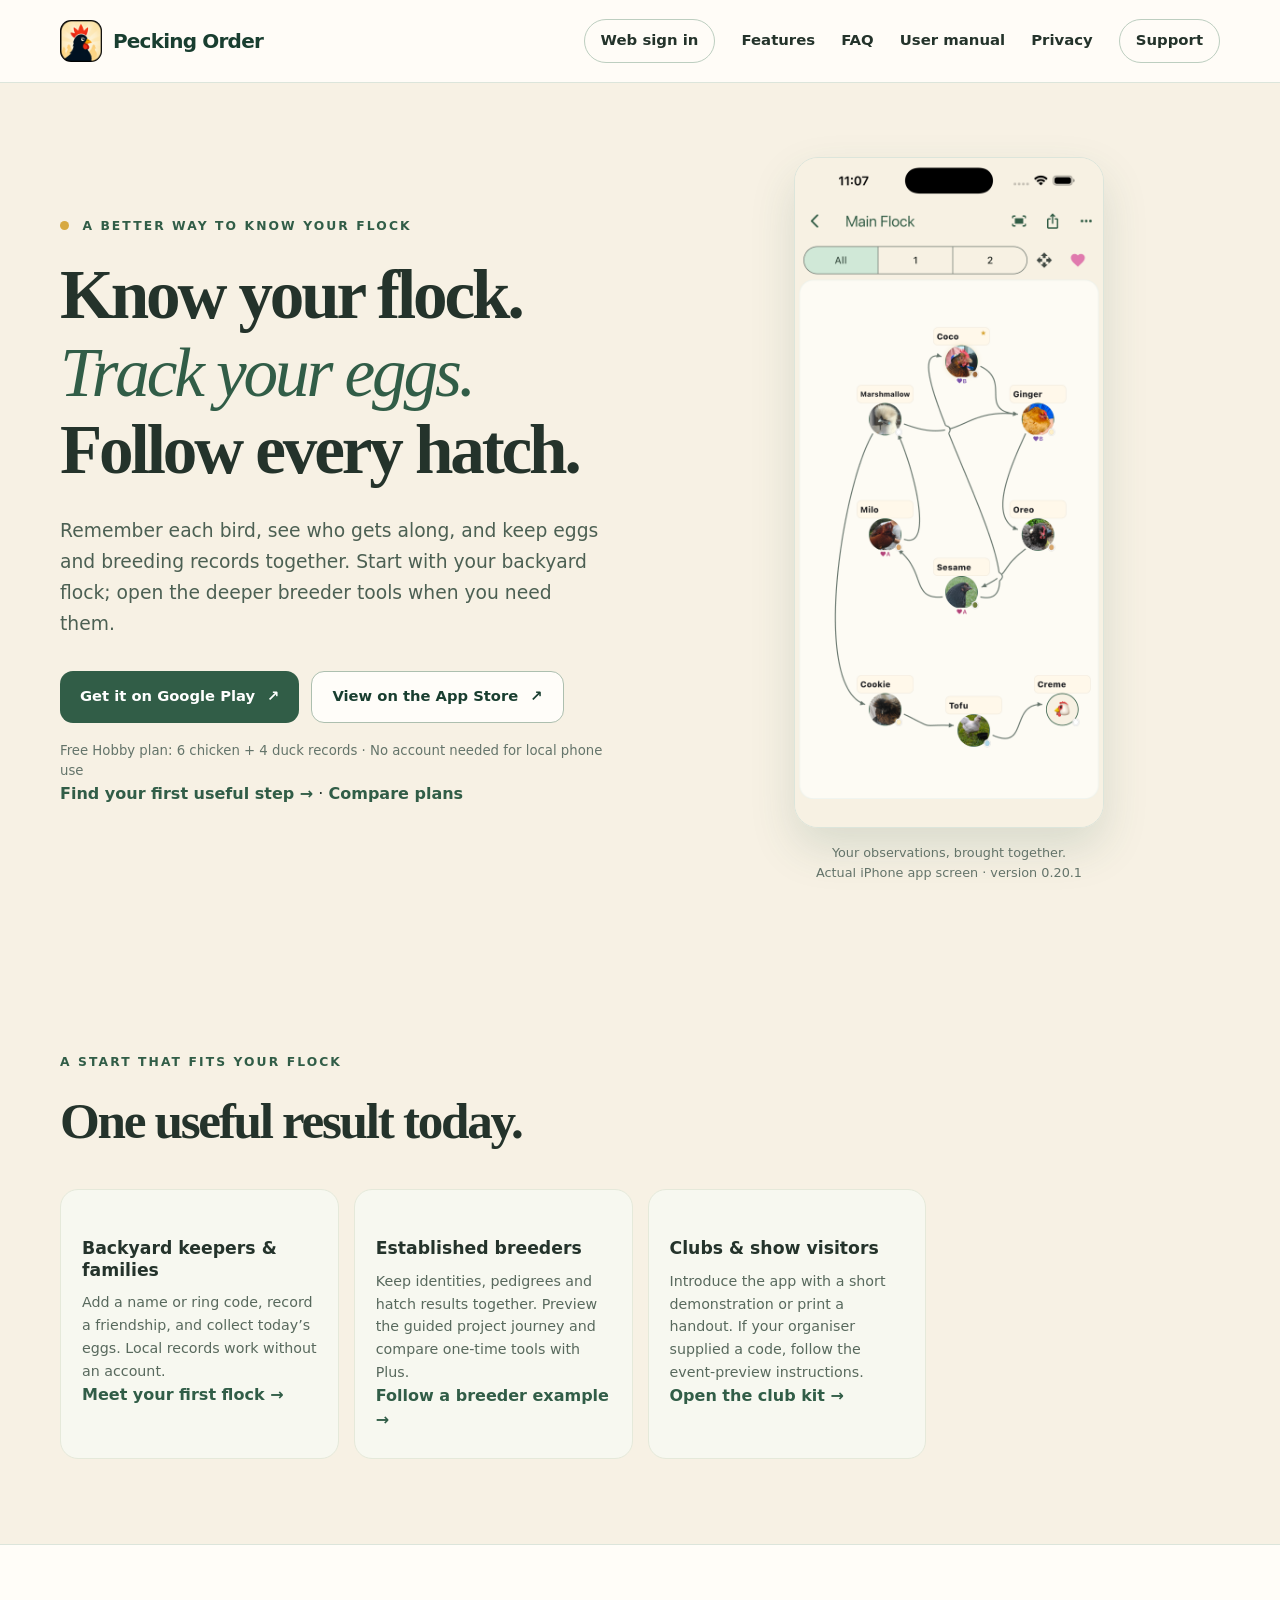
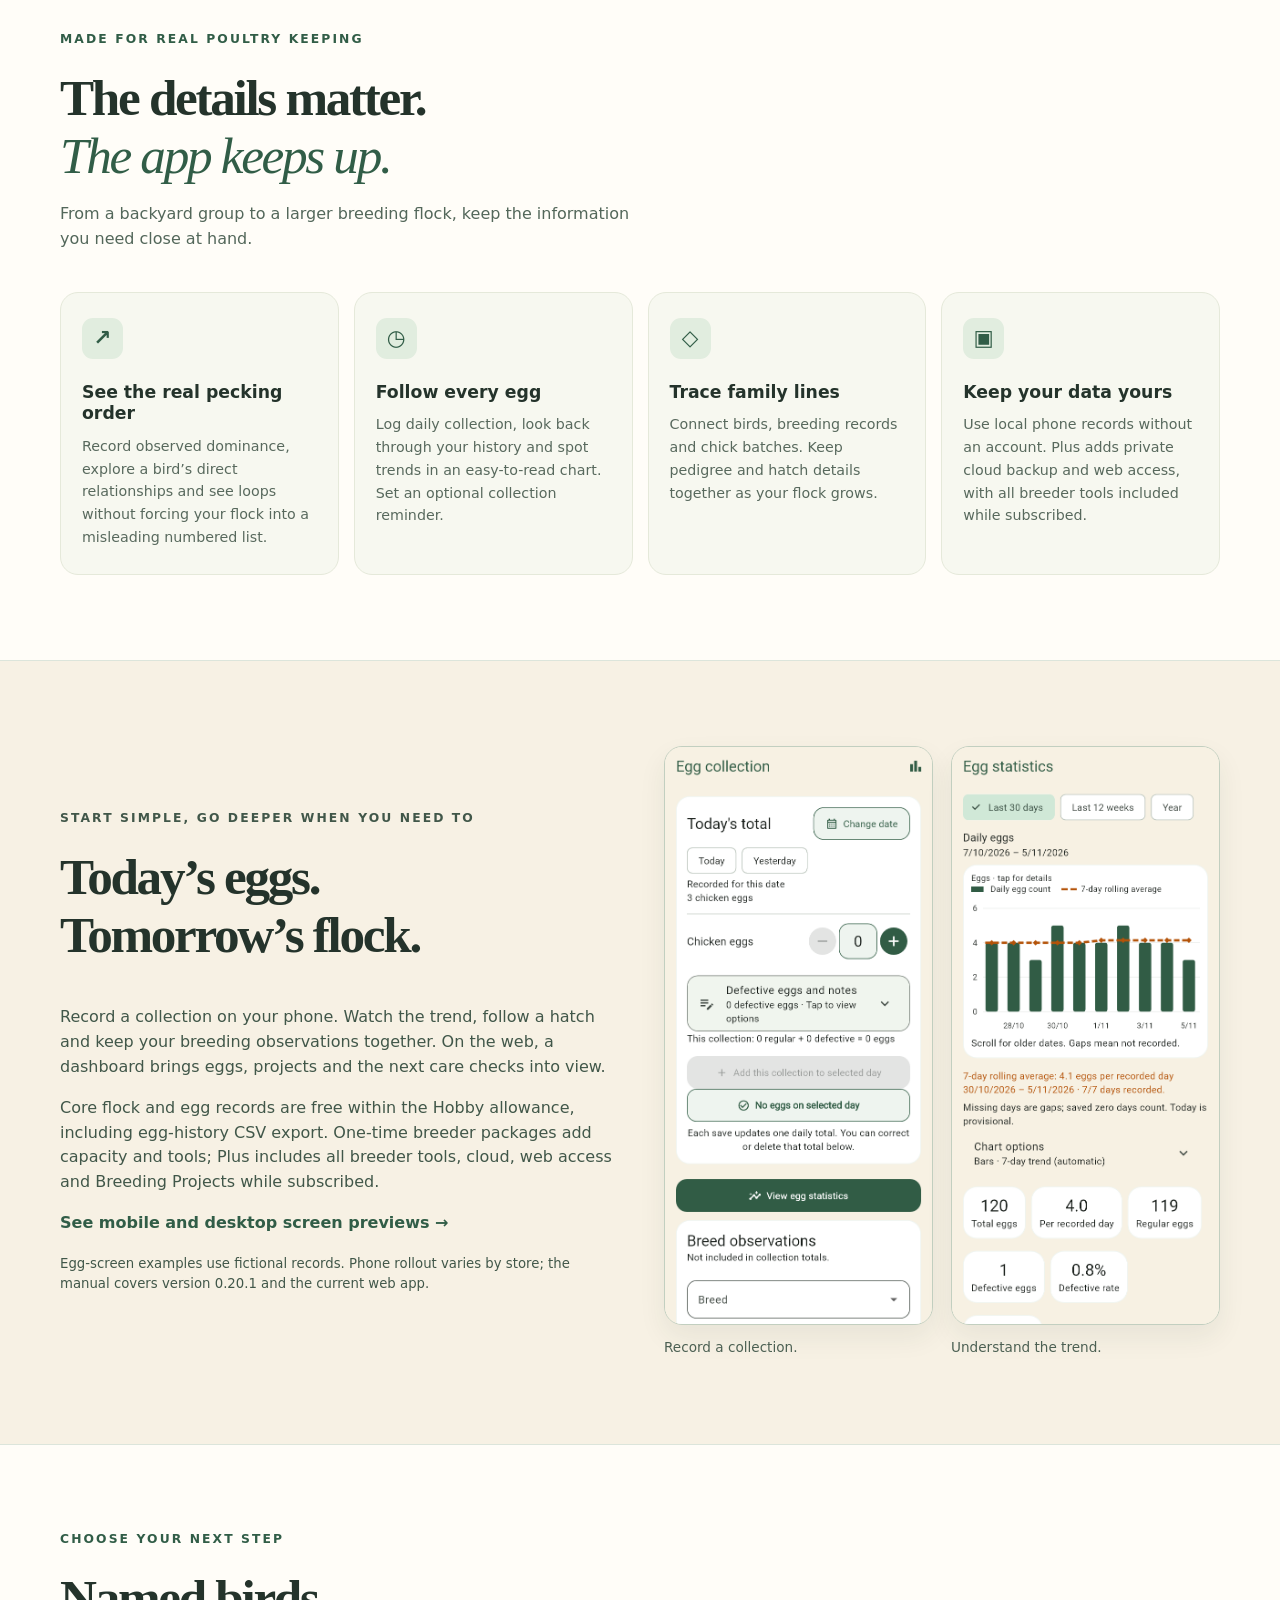
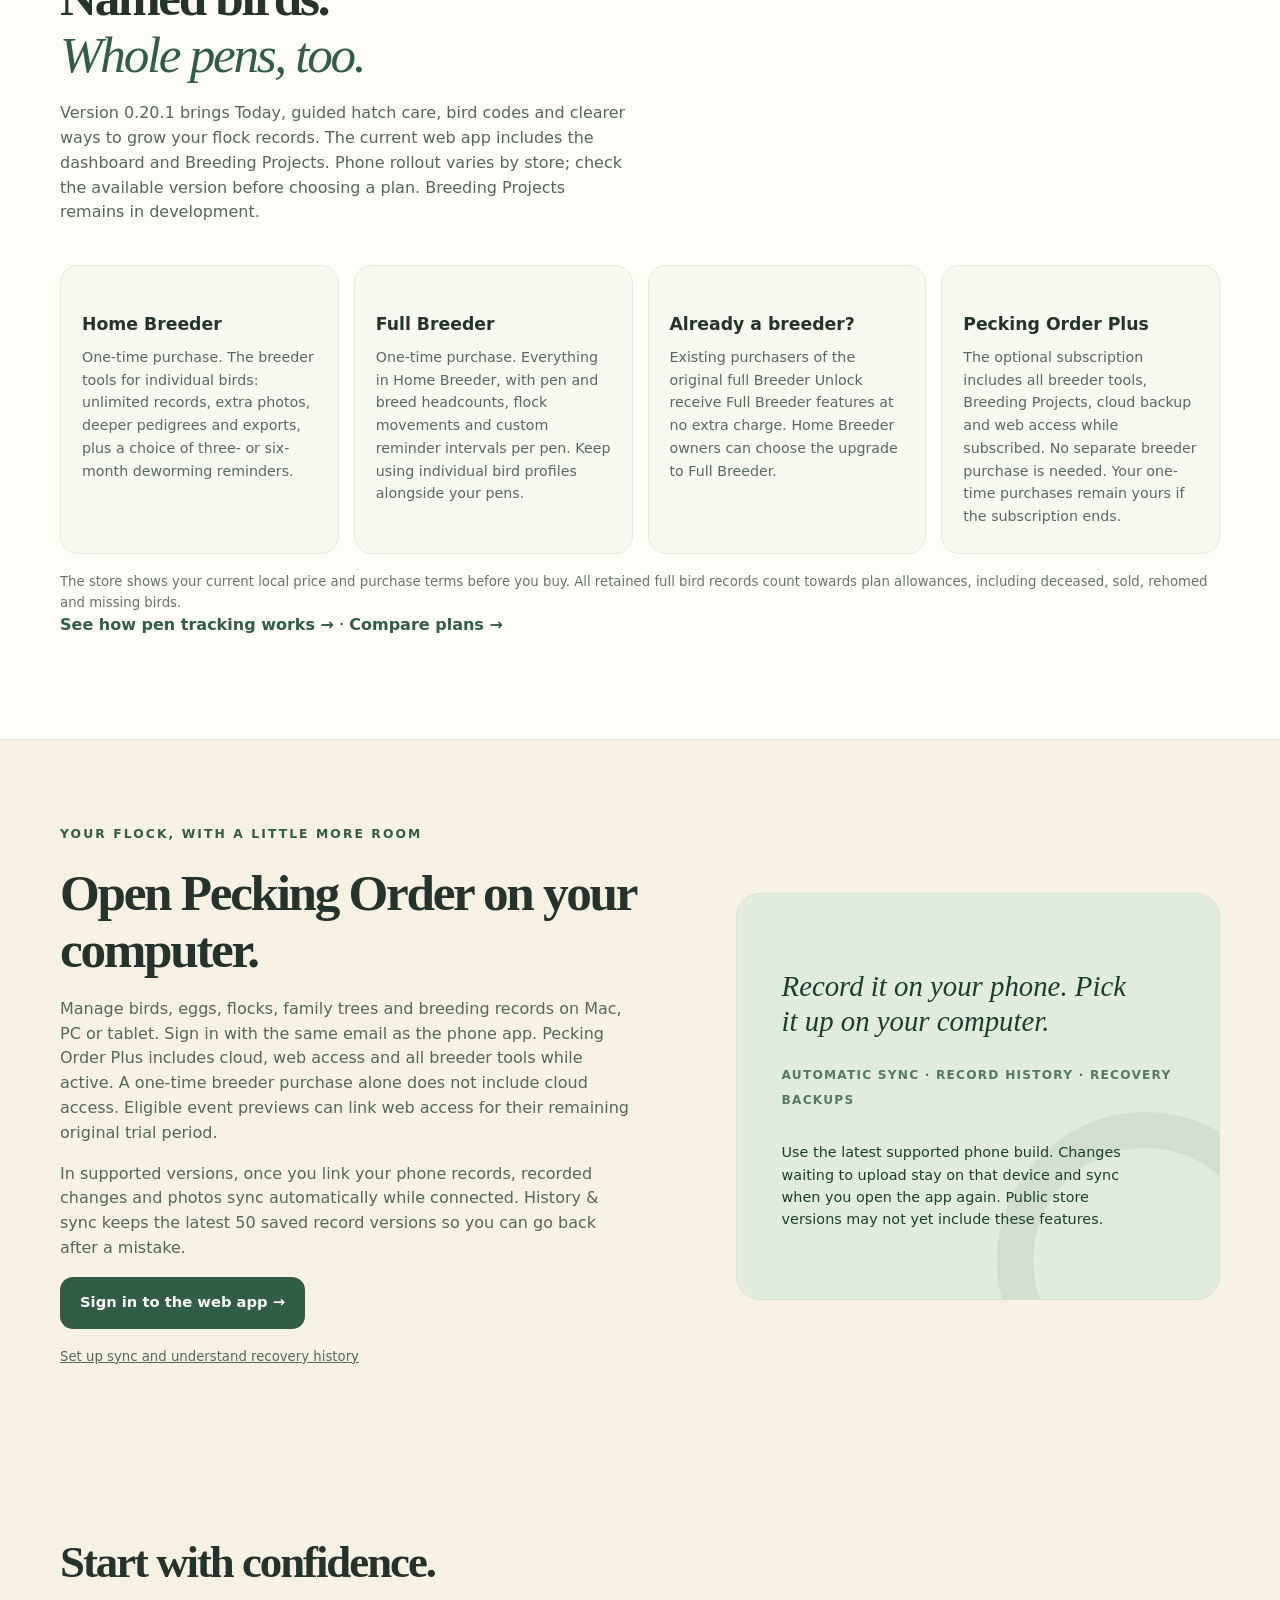
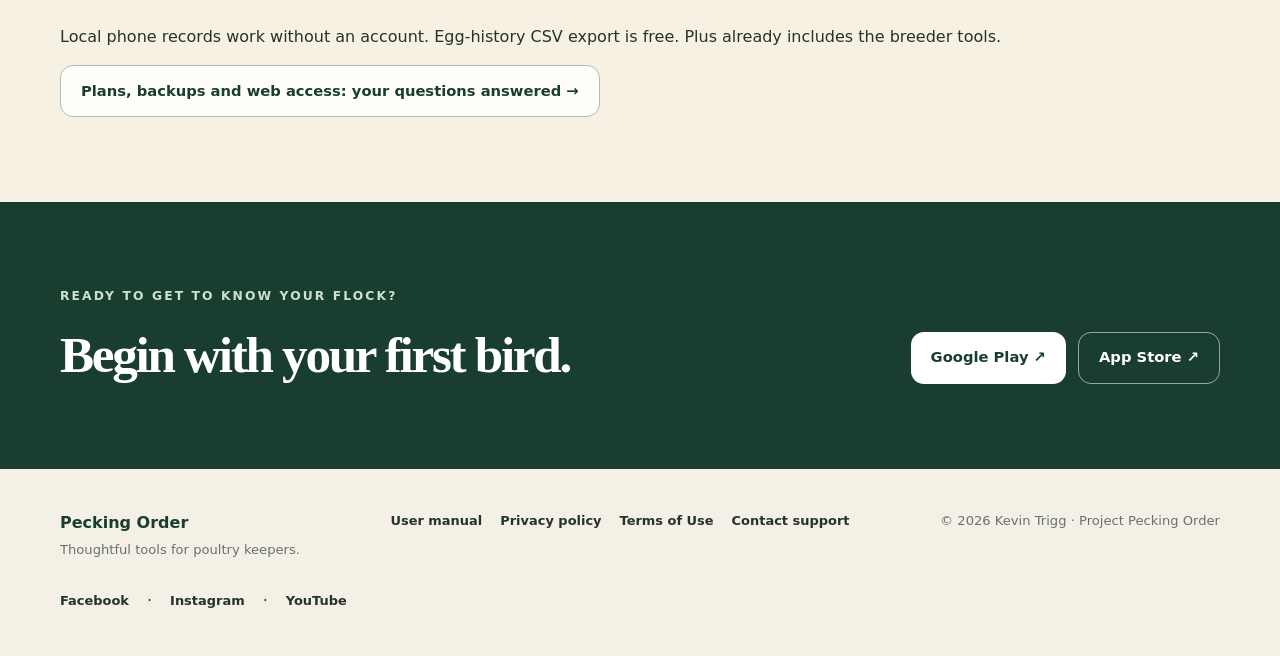
==== commit 6ca1ab40: "Link the official Pecking Order social profiles across the public site" ====
--- a/index.html
+++ b/index.html
@@ -73,6 +73,6 @@
     <section class="section cta-band"><div class="shell cta-inner"><div><p class="eyebrow">Ready to get to know your flock?</p><h2>Begin with your first bird.</h2></div><div class="actions"><a class="button button-light" href="https://play.google.com/store/apps/details?id=com.projectpeckingorder.app">Google Play ↗</a><a class="button button-ghost" href="https://apps.apple.com/app/id6800642186">App Store ↗</a></div></div></section>
   </main>
 
-  <footer class="site-footer"><div class="shell footer-inner"><div><strong>Pecking Order</strong><p>Thoughtful tools for poultry keepers.</p></div><nav aria-label="Footer navigation"><a href="user-manual.html">User manual</a><a href="privacy-policy.html">Privacy policy</a><a href="terms-of-use.html">Terms of Use</a><a href="mailto:support@projectpeckingorder.com">Contact support</a></nav><small>© 2026 Kevin Trigg · Project Pecking Order</small></div></footer>
+  <footer class="site-footer"><div class="shell footer-inner"><div><strong>Pecking Order</strong><p>Thoughtful tools for poultry keepers.</p></div><nav aria-label="Footer navigation"><a href="user-manual.html">User manual</a><a href="privacy-policy.html">Privacy policy</a><a href="terms-of-use.html">Terms of Use</a><a href="mailto:support@projectpeckingorder.com">Contact support</a></nav><small>© 2026 Kevin Trigg · Project Pecking Order</small><nav aria-label="Pecking Order on social media"><a href="https://www.facebook.com/profile.php?id=61596296922571">Facebook</a> · <a href="https://www.instagram.com/peckingorderflockmanager/">Instagram</a> · <a href="https://www.youtube.com/@PeckingOrderFlockManager">YouTube</a></nav></div></footer>
 </body>
 </html>
